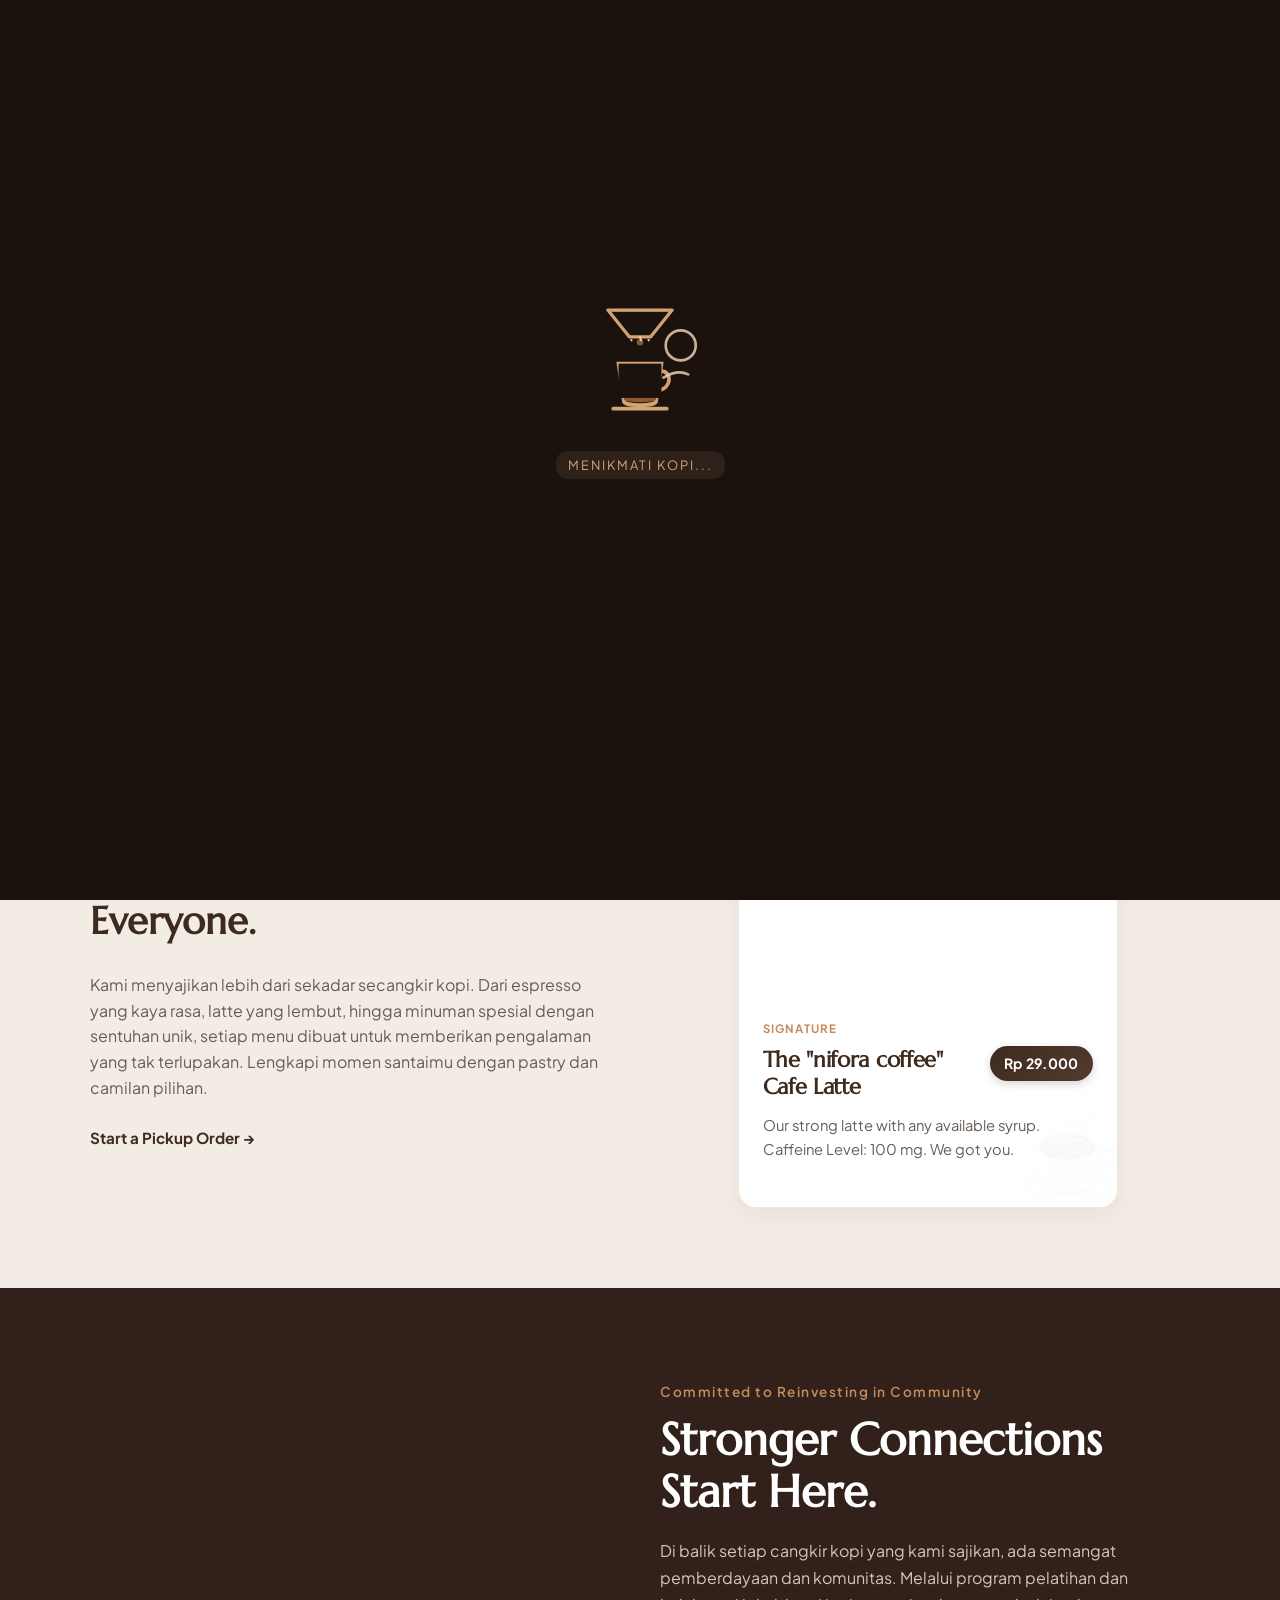
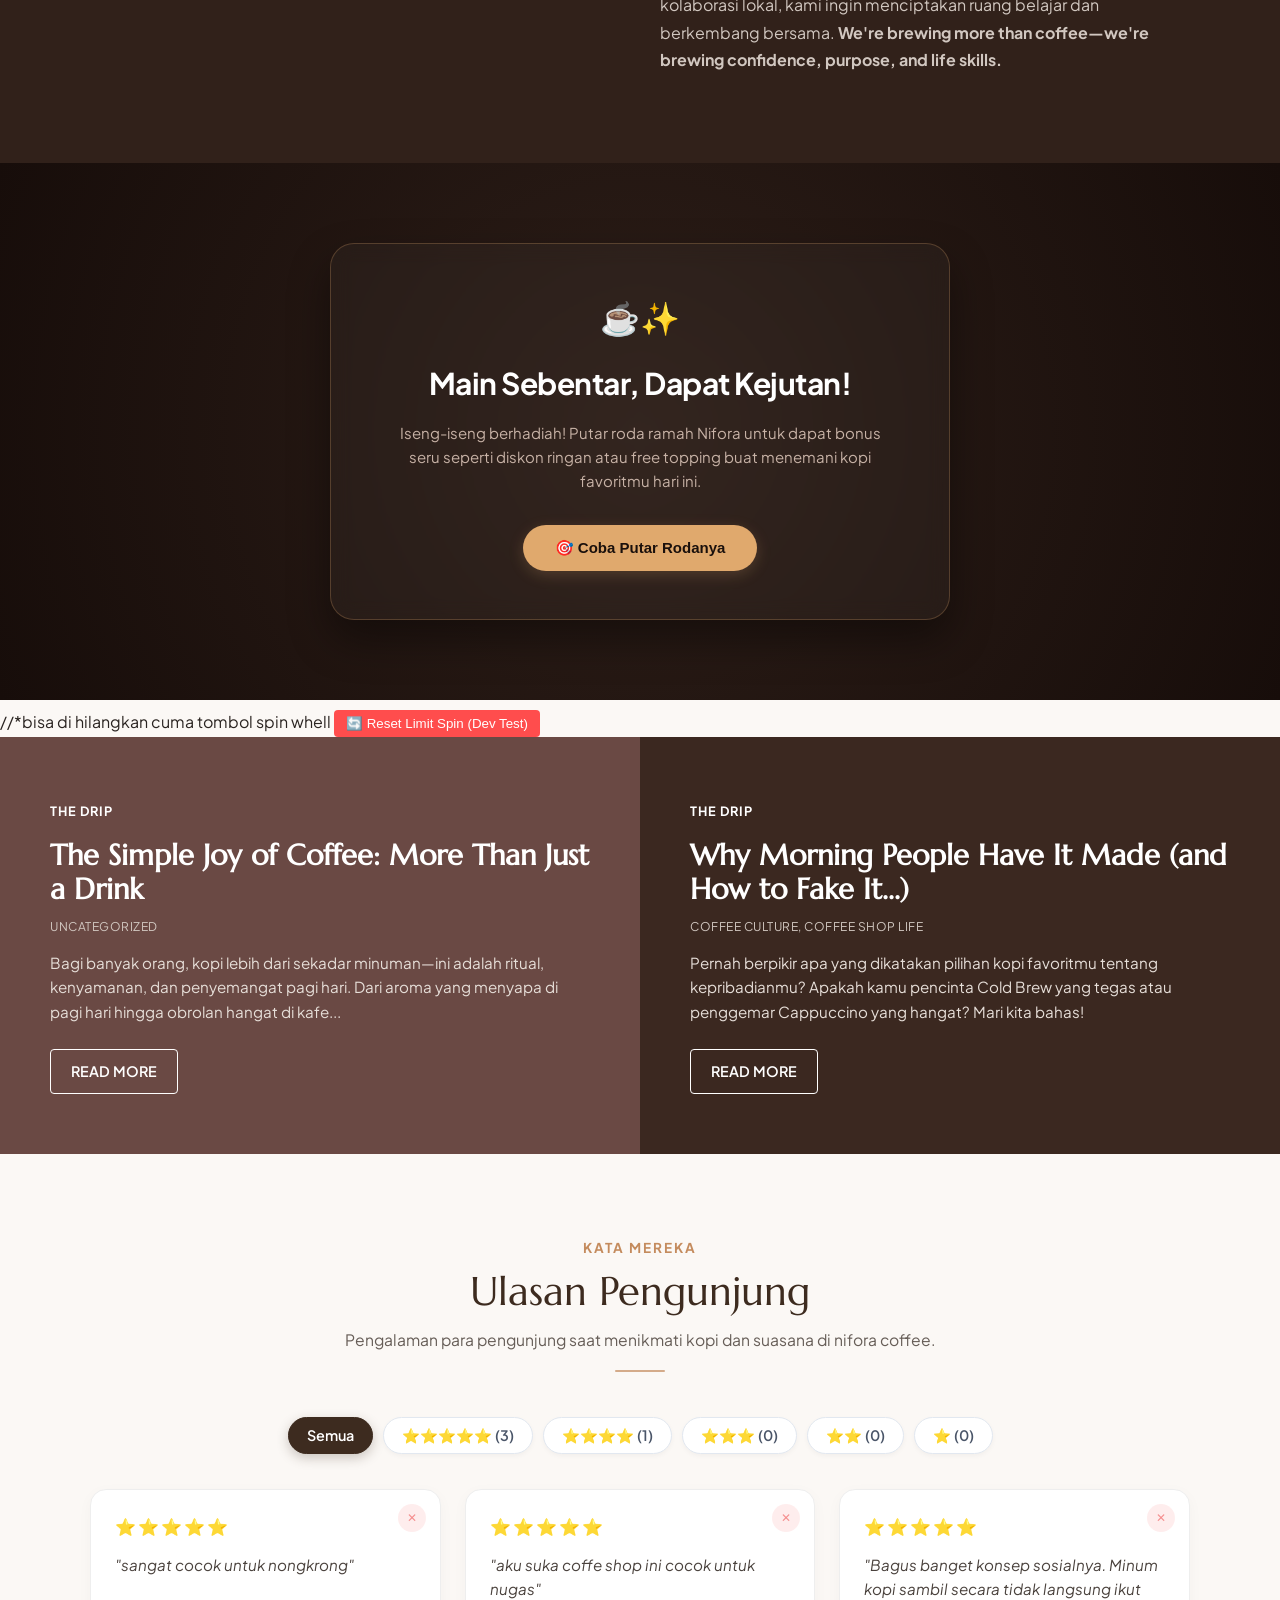
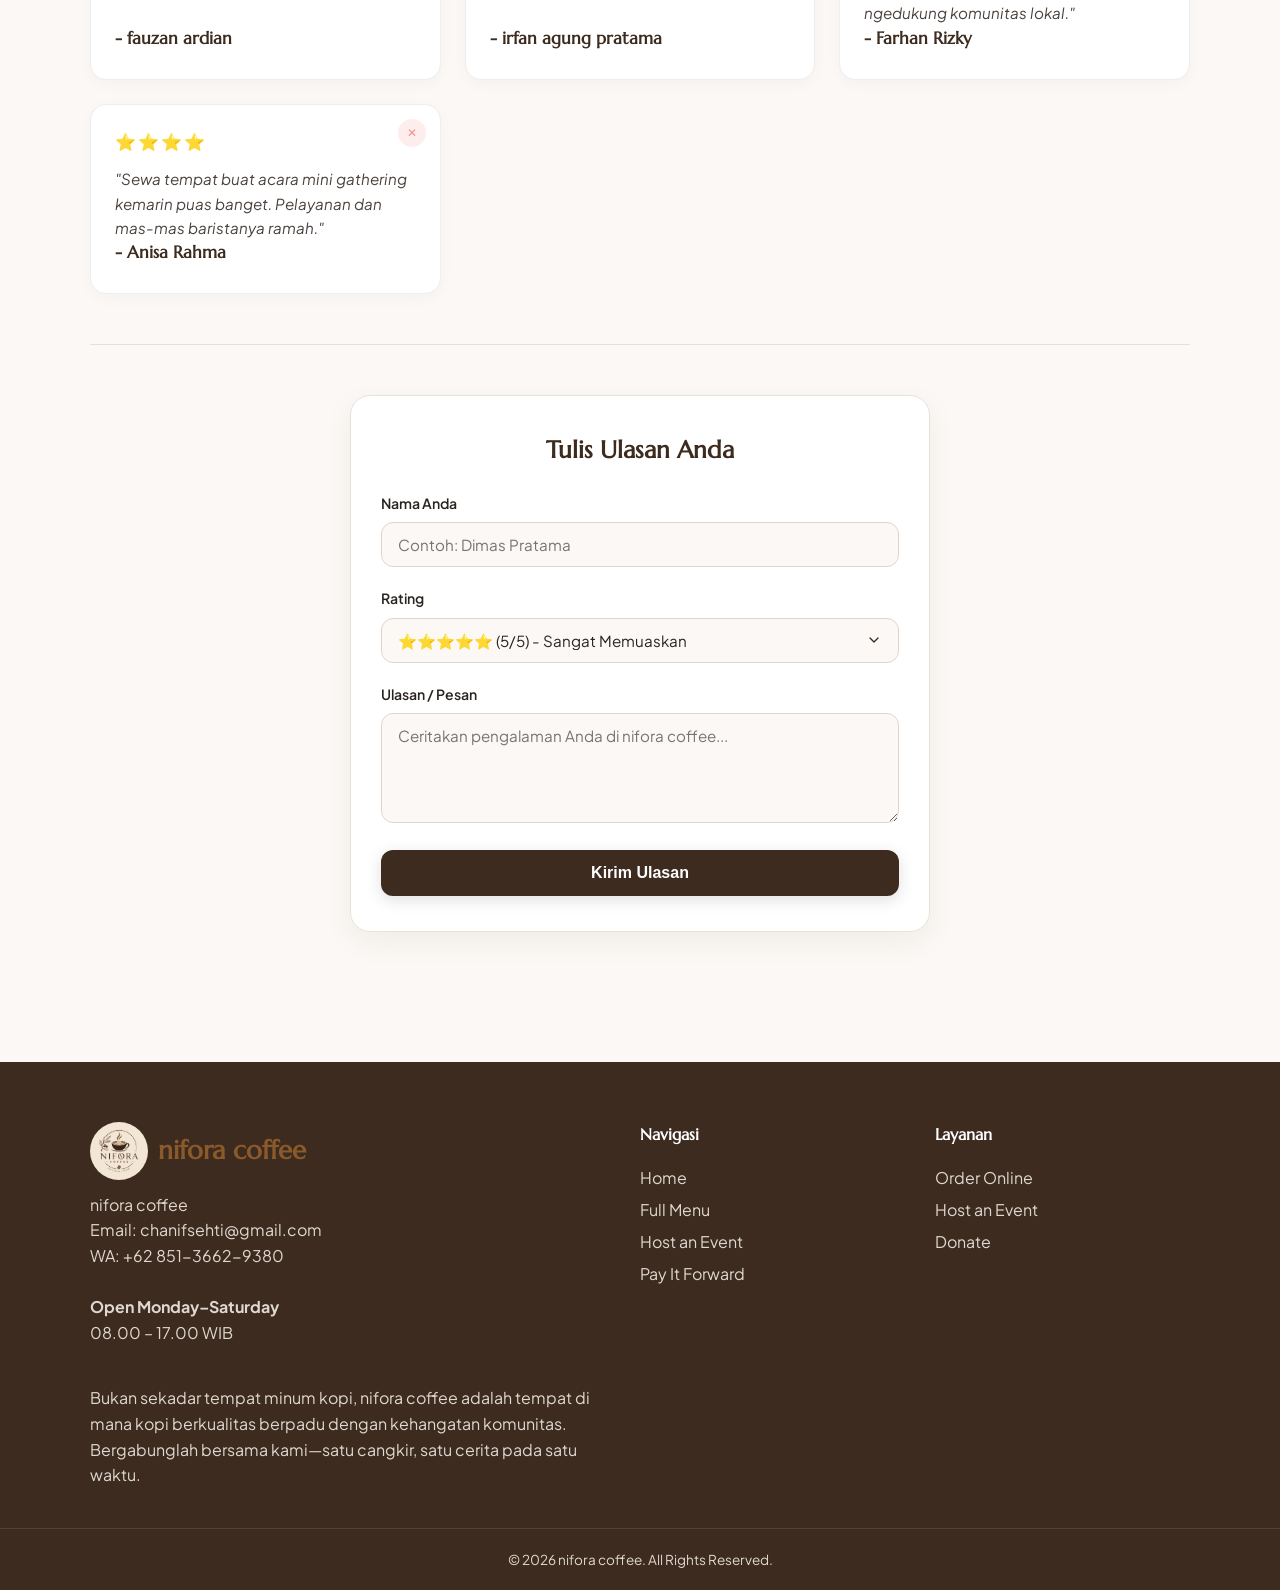
==== index.html @ 78fa2fc6 "Add files via upload" ====
<!DOCTYPE html>
<html lang="id">
<head>
    <meta charset="UTF-8">
    <meta name="viewport" content="width=device-width, initial-scale=1.0">
    <title>nifora coffee - Home</title>
    <!-- Google Fonts -->
    <link rel="preconnect" href="https://fonts.googleapis.com">
    <link rel="preconnect" href="https://fonts.gstatic.com" crossorigin>
    <link href="https://fonts.googleapis.com/css2?family=Marcellus&family=Plus+Jakarta+Sans:wght@300;400;500;600;700&display=swap" rel="stylesheet">
    <!-- Hubungkan CSS dengan Anti-Cache -->
    <link rel="stylesheet" href="style.css?v=1.1">
</head>
<body>

    <!-- SPLASH SCREEN / ANIMASI PEMBUKA (DIBUAT -> DIMINUM -> WELCOME) -->
    <div id="splash-screen">
        <div class="splash-content">
            <div class="story-animation-box">
                <svg class="coffee-story-svg" viewBox="0 0 160 140" width="180" height="150">
                    <!-- 1. ALAT SEDUH (Dripper) -->
                    <g class="dripper-group">
                        <path d="M 50,15 L 110,15 L 90,40 L 70,40 Z" fill="none" stroke="#D4A373" stroke-width="3" stroke-linejoin="round"/>
                        <line x1="55" y1="15" x2="105" y2="15" stroke="#D4A373" stroke-width="2"/>
                        <!-- Tetesan Kopi -->
                        <circle class="coffee-drop" cx="80" cy="45" r="3" fill="#8B5A2B" />
                    </g>

                    <!-- 2. CANGKIR KOPI -->
                    <g class="cup-group">
                        <path d="M 60,65 L 100,65 L 95,100 C 95,105 65,105 65,100 Z" fill="none" stroke="#D4A373" stroke-width="3.5" stroke-linecap="round"/>
                        <path d="M 100,72 C 110,72 110,88 97,90" fill="none" stroke="#D4A373" stroke-width="3.5" stroke-linecap="round"/>
                        <line x1="55" y1="107" x2="105" y2="107" stroke="#D4A373" stroke-width="3.5" stroke-linecap="round"/>
                        
                        <!-- Cairan Kopi Terisi -->
                        <path class="coffee-liquid" d="M 62,70 L 98,70 L 95,98 C 95,102 65,102 65,98 Z" fill="#8B5A2B"/>
                        
                        <!-- Efek Kopi Diminum (Menyusut) -->
                        <rect class="drink-mask" x="60" y="65" width="40" height="0" fill="#1b120e" />
                    </g>

                    <!-- 3. SILUET ORANG MEMINUM -->
                    <g class="person-drinking-group">
                        <circle cx="118" cy="48" r="14" fill="none" stroke="#E6CCB2" stroke-width="2.5"/>
                        <path d="M 125,75 Q 115,70 102,78" fill="none" stroke="#E6CCB2" stroke-width="2.5" stroke-linecap="round"/>
                    </g>

                    <!-- 4. UAP HANGAT KOPI -->
                    <g class="steam-group">
                        <path class="steam s-1" d="M 72,58 Q 75,50 72,43" fill="none" stroke="#E6CCB2" stroke-width="2" stroke-linecap="round"/>
                        <path class="steam s-2" d="M 80,58 Q 83,48 80,40" fill="none" stroke="#E6CCB2" stroke-width="2" stroke-linecap="round"/>
                        <path class="steam s-3" d="M 88,58 Q 91,50 88,43" fill="none" stroke="#E6CCB2" stroke-width="2" stroke-linecap="round"/>
                    </g>
                </svg>
            </div>

            <!-- Teks Tampilan Bertahap -->
            <div class="splash-text-container">
                <span class="status-badge" id="splash-status">Menyeduh Kopi...</span>
                <h1 class="splash-welcome">Welcome to</h1>
                <h2 class="splash-brand">nifora coffee</h2>
            </div>
        </div>
    </div>

    <!-- Navigasi Utama -->
    <header class="navbar">
        <div class="container nav-container">
            <!-- LOGO NAVBAR (Atas Kiri) -->
            <a href="index.html" class="logo" style="display: flex; align-items: center; gap: 12px; text-decoration: none;">
                <img src="image/logo nifora.png" alt="Nifora Coffee Logo" style="height: 65px; width: auto; border-radius: 65%;">
                <span style="font-family: 'Marcellus', serif; font-size: 1.8rem; font-weight: 700; color: #8B5A2B; letter-spacing: -0.5px;">nifora coffee</span>
            </a>
            <nav>
                <ul class="nav-links">
                    <li><a href="index.html" class="active">Home</a></li>
                    <li><a href="menu.html">Full Menu</a></li>
                    <li><a href="event.html">Host an Event</a></li>
                    <li><a href="donate.html">Donate</a></li>
                </ul>
            </nav>
            <div class="nav-right" style="display: flex; align-items: center; gap: 15px;">
                <!-- Status Buka/Tutup Otomatis -->
                <div class="store-status" id="storeStatus">
                    <span class="status-dot"></span>
                    <span id="statusText">Mengecek...</span>
                </div>
                <a href="menu.html?mode=order" class="btn btn-primary">Order Online</a>
            </div>
        </div>
    </header>

    <!-- SECTION 1: HERO HOME -->
    <section class="hero-section">
        <div class="container">
            <div class="hero-grid">
                <div class="hero-left">
                    <span class="sub-title-hero">Locally-Owned Coffee Shop</span>
                    <h1 class="hero-heading">Brewing Hope &<br>Great Coffee in<br>Every Cup</h1>
                    <p class="hero-description">
                        Sebuah tempat unik dan hangat — <strong>nifora coffee</strong> menghadirkan suasana nyaman untuk mempererat hubungan komunitas melalui <strong>kopi berkualitas, ruang kolaborasi</strong>, dan <strong>kebaikan bersama</strong>.
                    </p>
                    <p class="hero-hours"><strong>Buka 08.00 – 17.00 WIB (Senin – Sabtu)</strong></p>
                    <div class="hero-buttons">
                        <a href="menu.html?mode=order" class="btn-outline-dark">Order Ahead &rarr;</a>
                        <a href="menu.html" class="btn-solid-dark">Our Menu &rarr;</a>
                    </div>    
                </div>
                <div class="hero-right">
                    <div class="watermark-logo">nifora coffee</div>
                    <img src="image/kopiz.png" alt="White Coffee Cup" class="coffee-cup-img">
                </div>
            </div>
        </div>
        <div class="coffee-beans-bottom"></div>
    </section>

    <!-- SECTION 2: FEATURED SPECIAL -->
    <section class="section-padding bg-alt">
        <div class="container event-grid">
            <div class="event-text">
                <span class="sub-title">FEATURED SPECIAL</span>
                <h2 style="font-family: var(--font-heading); font-size: 2.4rem; color: var(--primary-color); margin: 10px 0 20px;">Serving up Something for Everyone.</h2>
                <p style="color: var(--text-muted); margin-bottom: 25px;">
                    Kami menyajikan lebih dari sekadar secangkir kopi. Dari espresso yang kaya rasa, latte yang lembut, hingga minuman spesial dengan sentuhan unik, setiap menu dibuat untuk memberikan pengalaman yang tak terlupakan. Lengkapi momen santaimu dengan pastry dan camilan pilihan.
                </p>
                <a href="menu.html?mode=order" class="btn-pickup">Start a Pickup Order &rarr;</a>
            </div>
            
            <div class="card" style="max-width: 380px; margin: 0 auto;">
                <img src="https://images.unsplash.com/photo-1534778101976-62847782c213?q=80&w=500&auto=format&fit=crop" alt="Signature Latte" class="card-img">
                <div class="card-body">
                    <span class="card-tag">SIGNATURE</span>
                    <div class="card-header-flex">
                        <h3>The "nifora coffee" Cafe Latte</h3>
                        <span class="price">Rp 29.000</span>
                    </div>
                    <p>Our strong latte with any available syrup. Caffeine Level: 100 mg. We got you.</p>
                    <a href="menu.html?mode=order" class="btn-sm btn-primary btn-full">Order Ahead &rarr;</a>
                </div>
            </div>
        </div>
    </section>

   <!-- SECTION 3: IMPACT -->
<section class="impact-section">
    <div class="container impact-grid">
        <div class="impact-empty"></div>
        <div class="impact-content">
            <span class="sub-title" style="color: var(--accent-color);">Committed to Reinvesting in Community</span>
            <h2>Stronger Connections Start Here.</h2>
            <p>
                Di balik setiap cangkir kopi yang kami sajikan, ada semangat pemberdayaan dan komunitas. Melalui program pelatihan dan kolaborasi lokal, kami ingin menciptakan ruang belajar dan berkembang bersama. <strong>We're brewing more than coffee—we're brewing confidence, purpose, and life skills.</strong>
            </p>
        </div>
    </div>
</section>

<!-- BANNER SPIN REWARD -->
<section class="fun-reward-section">
    <div class="fun-reward-card">
        <div class="fun-icon">☕✨</div>
        <h2 class="fun-title">Main Sebentar, Dapat Kejutan!</h2>
        <p class="fun-description">
            Iseng-iseng berhadiah! Putar roda ramah Nifora untuk dapat bonus seru seperti diskon ringan atau free topping buat menemani kopi favoritmu hari ini.
        </p>
        <button id="openSpinModalBtn" class="btn-fun-spin">
            🎯 Coba Putar Rodanya
        </button>
    </div>
</section>

<!-- MODAL SPIN WHEEL (WAJIB ADA) -->
<div id="spinModal" class="spin-modal">
    <div class="spin-modal-content">
        <span class="close-spin">&times;</span>
        <h2>Roda Keberuntungan Nifora ☕</h2>
        <p>Masukkan Nomor WhatsApp lalu putar rodanya!</p>
        
        <div class="spin-form-group">
            <input type="text" id="spinUserWa" placeholder="Nomor WhatsApp (misal: 08123456789)" required>
        </div>

        <div class="wheel-container">
            <div class="wheel-pointer">👇</div>
            <canvas id="wheelCanvas" width="300" height="300"></canvas>
        </div>

        <button id="spinActionBtn" class="btn-spin-start">PUTAR RODA!</button>

        <div id="spinResult" class="spin-result hidden">
            <h3>Selamat! 🎉</h3>
            <p id="spinRewardText"></p>
            <div class="coupon-box">
                <span id="couponCode"></span>
            </div>
            <button id="useCouponBtn" class="btn-use-coupon">Salin Kode Voucher</button>
        </div>
    </div>
</div>

//*bisa di hilangkan cuma tombol spin whell
<button id="resetTestBtn" style="margin-top: 10px; background: #ff4d4d; color: white; border: none; padding: 6px 12px; border-radius: 4px; cursor: pointer;">
    🔄 Reset Limit Spin (Dev Test)
</button>

    <!-- SECTION 4: THE DRIP (BLOG ARTICLES) -->
    <section class="drip-section">
        <div class="drip-grid">
            <div class="drip-card drip-card-1">
                <span class="drip-tag">THE DRIP</span>
                <h3>The Simple Joy of Coffee: More Than Just a Drink</h3>
                <span class="drip-category">UNCATEGORIZED</span>
                <p>Bagi banyak orang, kopi lebih dari sekadar minuman—ini adalah ritual, kenyamanan, dan penyemangat pagi hari. Dari aroma yang menyapa di pagi hari hingga obrolan hangat di kafe...</p>
                <a href="#" class="btn-outline-light">READ MORE</a>
            </div>

            <div class="drip-card drip-card-2">
                <span class="drip-tag">THE DRIP</span>
                <h3>Why Morning People Have It Made (and How to Fake It...)</h3>
                <span class="drip-category">COFFEE CULTURE, COFFEE SHOP LIFE</span>
                <p>Pernah berpikir apa yang dikatakan pilihan kopi favoritmu tentang kepribadianmu? Apakah kamu pencinta Cold Brew yang tegas atau penggemar Cappuccino yang hangat? Mari kita bahas!</p>
                <a href="#" class="btn-outline-light">READ MORE</a>
            </div>
        </div>
    </section>

    <!-- SECTION 5: ULASAN PENGUNJUNG -->
    <section id="reviews" class="reviews-section">
        <div class="container">
            <div class="reviews-header-center">
                <span class="sub-title">KATA MEREKA</span>
                <h2>Ulasan Pengunjung</h2>
                <p>Pengalaman para pengunjung saat menikmati kopi dan suasana di nifora coffee.</p>
            </div>

            <!-- Tombol Filter Rating Bintang -->
            <div class="rating-filter-container">
                <button class="filter-star-btn active" data-rating="all">Semua</button>
                <button class="filter-star-btn" data-rating="5">⭐⭐⭐⭐⭐</button>
                <button class="filter-star-btn" data-rating="4">⭐⭐⭐⭐</button>
                <button class="filter-star-btn" data-rating="3">⭐⭐⭐</button>
                <button class="filter-star-btn" data-rating="2">⭐⭐</button>
                <button class="filter-star-btn" data-rating="1">⭐</button>
            </div>

            <!-- DAFTAR ULASAN -->
            <div class="reviews-grid" id="reviews-list">
                <!-- Ulasan akan dimuat otomatis oleh script.js -->
            </div>

            <hr style="border: 0; border-top: 1px solid #e0e0e0; margin: 50px 0;">

            <!-- FORM TULIS ULASAN -->
            <div class="review-form-card">
                <h3>Tulis Ulasan Anda</h3>
                <form id="add-review-form">
                    <div class="form-group">
                        <label for="review-author">Nama Anda</label>
                        <input type="text" id="review-author" placeholder="Contoh: Dimas Pratama" required>
                    </div>
                    <div class="form-group">
                        <label for="review-rating">Rating</label>
                        <select id="review-rating" required>
                            <option value="5">⭐⭐⭐⭐⭐ (5/5) - Sangat Memuaskan</option>
                            <option value="4">⭐⭐⭐⭐ (4/5) - Bagus</option>
                            <option value="3">⭐⭐⭐ (3/5) - Cukup</option>
                            <option value="2">⭐⭐ (2/5) - Perlu Ditingkatkan</option>
                            <option value="1">⭐ (1/5) - Kecewa</option>
                        </select>
                    </div>
                    <div class="form-group">
                        <label for="review-text">Ulasan / Pesan</label>
                        <textarea id="review-text" rows="3" placeholder="Ceritakan pengalaman Anda di nifora coffee..." required></textarea>
                    </div>
                    <button type="submit" class="btn-submit-review">Kirim Ulasan</button>
                </form>
            </div>
        </div>
    </section>

    <!-- FOOTER -->
    <footer>
        <div class="container footer-grid">
            <div class="footer-about">
                <!-- LOGO FOOTER (Bawah Kiri) -->
                <a href="index.html" class="footer-logo" style="display: flex; align-items: center; gap: 10px; text-decoration: none; margin-bottom: 12px;">
                    <img src="image/logo nifora.png" alt="Nifora Coffee Logo" style="height: 58px; width: auto; border-radius: 58%;">
                    <span style="font-family: 'Marcellus', serif; font-size: 1.6rem; font-weight: 700; color: #8B5A2B;">nifora coffee</span>
                </a>
                <p>nifora coffee<br>Email: chanifsehti@gmail.com<br>WA: +62 851-3662-9380</p>
                <br>
                <p><strong>Open Monday–Saturday</strong><br>08.00 – 17.00 WIB</p>
            </div>
            <div class="footer-links">
                <h4>Navigasi</h4>
                <ul>
                    <li><a href="index.html">Home</a></li>
                    <li><a href="menu.html">Full Menu</a></li>
                    <li><a href="event.html">Host an Event</a></li>
                    <li><a href="donate.html">Pay It Forward</a></li>
                </ul>
            </div>
            <div class="footer-links">
                <h4>Layanan</h4>
                <ul>
                    <li><a href="menu.html?mode=order">Order Online</a></li>
                    <li><a href="event.html">Host an Event</a></li>
                    <li><a href="donate.html">Donate</a></li>
                </ul>
            </div>
            <div class="footer-info">
                <p>Bukan sekadar tempat minum kopi, nifora coffee adalah tempat di mana kopi berkualitas berpadu dengan kehangatan komunitas. Bergabunglah bersama kami—satu cangkir, satu cerita pada satu waktu.</p>
            </div>
        </div>
        <div class="footer-bottom">
            <p>&copy; 2026 nifora coffee. All Rights Reserved.</p>
        </div>
    </footer>

    <!-- SCRIPT LOGIK SPLASH SCREEN & STORE STATUS -->
    <script>
        document.addEventListener('DOMContentLoaded', () => {
            // 1. Logika Splash Screen Animasi Kopi
            const splashScreen = document.getElementById('splash-screen');
            const splashStatus = document.getElementById('splash-status');

            if (splashScreen && !sessionStorage.getItem('nifora_splash_shown')) {
                // Babak 2: Kopi diminum seseorang (Detik ke-2)
                setTimeout(() => {
                    splashScreen.classList.add('drinking-active');
                    if(splashStatus) splashStatus.textContent = "Menikmati Kopi...";
                }, 2000);

                // Babak 3: Teks Welcome & Brand muncul (Detik ke-3.8)
                setTimeout(() => {
                    splashScreen.classList.add('show-welcome');
                    if(splashStatus) splashStatus.textContent = "Selamat Datang!";
                }, 3800);

                // Babak 4: Selesai & Masuk ke Halaman Utama (Detik ke-5.5)
                setTimeout(() => {
                    splashScreen.classList.add('fade-out');
                    sessionStorage.setItem('nifora_splash_shown', 'true');
                }, 5500);

            } else if (splashScreen) {
                // Sembunyikan langsung jika sudah pernah dibuka dalam sesi ini
                splashScreen.style.display = 'none';
            }

            // 2. Logika Status Buka/Tutup Kedai
            function updateStoreStatus() {
                const statusDot = document.querySelector('#storeStatus .status-dot');
                const statusText = document.getElementById('statusText');
                
                if (!statusText || !statusDot) return;

                const now = new Date();
                const day = now.getDay();
                const hour = now.getHours();

                const isOpenDay = day >= 1 && day <= 6; // Senin (1) - Sabtu (6)
                const isOpenHour = hour >= 8 && hour < 17; // 08:00 - 17:00 WIB

                if (isOpenDay && isOpenHour) {
                    statusText.innerText = "Buka Sekarang";
                    statusDot.style.backgroundColor = "#10b981";
                } else {
                    statusText.innerText = "Tutup";
                    statusDot.style.backgroundColor = "#ef4444";
                }
            }

            updateStoreStatus();
        });
    </script>

    <script src="script.js"></script>
</body>
</html>
---- style.css ----
/* ==========================================
   1. PALETTE WARNA & DASAR LAYOUT
   ========================================== */
:root {
    --primary-color: #3d2b1f;    
    --accent-color: #c48b5d;     
    --bg-light: #fbf8f5;         
    --bg-alt: #f3ece4;           
    --card-bg: #ffffff;
    --text-dark: #2a2421;
    --text-muted: #665d57;
    --font-heading: 'Marcellus', serif;
    --font-body: 'Plus Jakarta Sans', sans-serif;
}

/* RESET TOTAL SUPAYA TIDAK ADA GAP/SPASI PUTIH DI PINGGIR LAYAR */
*, *::before, *::after {
    margin: 0;
    padding: 0;
    box-sizing: border-box;
}

html {
    scroll-behavior: smooth;
}

html, body {
    width: 100%;
    overflow-x: hidden;
}

body {
    font-family: var(--font-body);
    background-color: var(--bg-light);
    color: var(--text-dark);
    line-height: 1.6;
}

img {
    max-width: 100%;
    height: auto;
    display: block;
}

.container {
    width: 100%;
    max-width: 1140px;
    margin: 0 auto;
    padding: 0 20px;
}

.section-padding {
    padding: 80px 0;
}

.bg-alt {
    background-color: var(--bg-alt);
}

.toggle-btn, 
.amount-card, 
.category-btn, 
.btn, 
.btn-sm, 
.btn-donate-submit {
    transition: all 0.25s cubic-bezier(0.4, 0, 0.2, 1);
    -webkit-user-select: none;
    user-select: none;
    position: relative;
}

/* ==========================================
   2. NAVBAR & NAVIGATION
   ========================================== */
.navbar {
    background-color: rgba(251, 248, 245, 0.95);
    backdrop-filter: blur(8px);
    position: sticky;
    top: 0;
    z-index: 100;
    border-bottom: 1px solid #eae3db;
    padding: 12px 0;
}

.nav-container {
    display: flex;
    justify-content: space-between;
    align-items: center;
}

.logo {
    font-family: var(--font-heading);
    font-size: 1.5rem;
    font-weight: bold;
    color: var(--primary-color);
    text-decoration: none;
    letter-spacing: -0.5px;
    display: flex;
    align-items: center;
    gap: 10px;
}

.logo span { 
    color: var(--accent-color); 
}

/* PERBAIKAN LOGO NAVBAR (BULAT) */
.nav-logo-img {
    height: 65px;
    width: 65px; /* Dibuat sama dengan height agar rasio 1:1 */
    object-fit: cover;
    border-radius: 50%; /* Membuat gambar menjadi lingkaran sempurna */
    display: block;
}

.nav-links {
    display: flex;
    list-style: none;
    gap: 25px;
    align-items: center;
}

.nav-links a {
    text-decoration: none;
    color: var(--text-dark);
    font-weight: 500;
    white-space: nowrap;
    transition: color 0.3s ease, border-bottom 0.3s ease;
}

.nav-links a:hover,
.nav-links a.active { 
    color: var(--accent-color); 
}

.nav-links a.active {
    font-weight: 700;
    border-bottom: 2px solid var(--accent-color);
    padding-bottom: 4px;
}

/* ==========================================
   3. BUTTONS
   ========================================== */
.btn {
    display: inline-block;
    padding: 10px 22px;
    border-radius: 30px;
    text-decoration: none;
    font-weight: 600;
    border: none;
    cursor: pointer;
    text-align: center;
}

.btn-primary {
    background-color: var(--primary-color);
    color: #fff;
}

.btn-primary:hover { 
    background-color: var(--accent-color); 
    transform: translateY(-2px);
    box-shadow: 0 6px 15px rgba(0, 0, 0, 0.15);
}

.btn-primary:active {
    transform: translateY(0) scale(0.97);
}

.btn-secondary {
    border: 2px solid var(--primary-color);
    color: var(--primary-color);
}

.btn-secondary:hover {
    background-color: var(--primary-color);
    color: #fff;
}

.btn-full { 
    width: 100%; 
}

.btn-sm {
    padding: 8px 18px;
    background-color: var(--accent-color);
    color: #fff;
    border: none;
    border-radius: 20px;
    font-size: 0.85rem;
    font-weight: 600;
    cursor: pointer;
    display: inline-block;
    text-decoration: none;
    margin-top: auto; 
    align-self: flex-start; 
}

.btn-sm:hover {
    background-color: var(--primary-color);
    transform: translateY(-2px);
    box-shadow: 0 4px 12px rgba(61, 43, 31, 0.2);
}

.btn-sm:active {
    transform: translateY(0) scale(0.97);
}

.btn-detail {
    background-color: transparent;
    border: 1px solid var(--primary-color);
    color: var(--primary-color);
    margin-right: 6px;
}

.btn-detail:hover {
    background-color: var(--primary-color);
    color: #fff;
}

.btn-outline-dark {
    border: 1px solid #2b211b;
    color: #2b211b;
    padding: 10px 22px;
    text-decoration: none;
    font-weight: 600;
    border-radius: 4px;
}

.btn-outline-dark:hover {
    background: #2b211b;
    color: #ffffff;
}

.btn-solid-dark {
    background: #3b2820;
    color: #ffffff;
    padding: 10px 22px;
    text-decoration: none;
    font-weight: 600;
    border-radius: 4px;
}

.btn-solid-dark:hover {
    background: #54392e;
}

.btn-outline-light {
    display: inline-block;
    border: 1px solid #ffffff;
    color: #ffffff;
    padding: 10px 20px;
    text-decoration: none;
    font-weight: 600;
    font-size: 0.9rem;
    border-radius: 4px;
}

.btn-outline-light:hover {
    background: #ffffff;
    color: #3b2820;
}

.btn-pickup, .hero-action a, .btn-link-arrow {
    display: inline-flex;
    align-items: center;
    gap: 8px;
    color: var(--primary-color);
    font-weight: 700;
    text-decoration: none;
    font-size: 0.95rem;
    margin-bottom: 20px;
    transition: color 0.2s ease, transform 0.2s ease;
}

.btn-pickup:hover, .hero-action a:hover, .btn-link-arrow:hover {
    color: var(--accent-color);
    transform: translateX(4px);
}

/* ==========================================
   4. HERO & FEATURED SECTIONS
   ========================================== */
.hero {
    padding: 100px 0 80px;
    text-align: center;
    background: linear-gradient(180deg, var(--bg-light) 0%, var(--bg-alt) 100%);
}

.badge {
    background-color: #eae3db;
    color: var(--primary-color);
    padding: 6px 16px;
    border-radius: 20px;
    font-size: 0.85rem;
    font-weight: 600;
    text-transform: uppercase;
}

.hero h1 {
    font-family: var(--font-heading);
    font-size: 3.2rem;
    color: var(--primary-color);
    margin: 20px 0;
}

.hero p {
    max-width: 600px;
    margin: 0 auto 30px;
    color: var(--text-muted);
}

.hero-action {
    display: flex;
    justify-content: center;
    gap: 15px;
    margin-bottom: 40px;
}

.hours-info {
    font-size: 0.9rem;
    color: var(--text-muted);
}

.store-status {
    display: inline-flex;
    align-items: center;
    gap: 6px;
    padding: 4px 12px;
    border-radius: 20px;
    font-size: 0.8rem;
    font-weight: 700;
    margin-left: 8px;
    vertical-align: middle;
}

.store-status.open {
    background-color: #d1fae5;
    color: #065f46;
}

.store-status.open::before {
    content: '';
    width: 8px;
    height: 8px;
    background-color: #10b981;
    border-radius: 50%;
}

.store-status.closed {
    background-color: #fee2e2;
    color: #991b1b;
}

.store-status.closed::before {
    content: '';
    width: 8px;
    height: 8px;
    background-color: #ef4444;
    border-radius: 50%;
}

.hero-section {
    position: relative;
    background-color: #faf8f5;
    padding: 60px 0 100px;
    overflow: hidden;
}

.hero-grid {
    display: grid;
    grid-template-columns: 1.2fr 0.8fr;
    gap: 40px;
    align-items: center;
}

.sub-title-hero {
    color: #a37250;
    font-size: 0.9rem;
    font-weight: 600;
}

.hero-heading {
    font-family: var(--font-heading);
    font-size: 3.2rem;
    color: #2b211b;
    line-height: 1.15;
    margin: 15px 0;
}

.hero-description {
    color: #554e48;
    font-size: 1rem;
    line-height: 1.6;
    margin-bottom: 20px;
    max-width: 500px;
}

.hero-hours {
    font-size: 0.95rem;
    color: #2b211b;
    margin-bottom: 25px;
}

.hero-buttons {
    display: flex;
    gap: 15px;
}

.hero-right {
    position: relative;
    display: flex;
    justify-content: center;
    align-items: center;
}

.coffee-cup-img {
    width: 100%;
    max-width: 380px;
    border-radius: 50%;
    z-index: 2;
    filter: drop-shadow(0 15px 25px rgba(0,0,0,0.1));
}

.watermark-logo {
    position: absolute;
    right: -20px;
    font-family: var(--font-heading);
    font-size: 5rem;
    font-weight: 700;
    color: rgba(61, 43, 31, 0.05);
    pointer-events: none;
    line-height: 1;
}

.coffee-beans-bottom {
    position: absolute;
    bottom: 0;
    left: 0;
    width: 100%;
    height: 60px;
    background: linear-gradient(to right, #2b1a13, #422a1f, #2b1a13);
    border-radius: 50% 50% 0 0 / 20px 20px 0 0;
}

.section-title {
    text-align: center;
    margin-bottom: 40px;
}

.section-title h2 {
    font-family: var(--font-heading);
    font-size: 2.4rem;
    color: var(--primary-color);
}

.sub-title {
    color: var(--accent-color);
    font-weight: 600;
    font-size: 0.85rem;
    letter-spacing: 1.5px;
}

/* ==========================================
   5. SEARCH BAR & CATEGORIES SECTION
   ========================================== */
.search-container {
    max-width: 500px;
    margin: 0 auto 30px auto;
    position: relative;
}

.search-input {
    width: 100%;
    padding: 14px 24px;
    font-size: 0.95rem;
    border: 1.5px solid #e0d6cd;
    border-radius: 30px;
    background-color: #ffffff;
    outline: none;
    font-family: inherit;
    transition: all 0.3s ease;
    box-shadow: 0 4px 12px rgba(0, 0, 0, 0.02);
}

.search-input:focus {
    border-color: var(--accent-color);
    box-shadow: 0 6px 18px rgba(196, 139, 93, 0.15);
    background-color: #ffffff;
}

.menu-categories {
    display: flex;
    justify-content: center;
    gap: 12px;
    margin-bottom: 45px;
    flex-wrap: wrap;
}

.category-btn {
    padding: 10px 22px;
    border-radius: 25px;
    border: 1.5px solid #e0d6cd;
    background-color: #ffffff;
    color: var(--text-dark);
    font-weight: 600;
    font-size: 0.9rem;
    cursor: pointer;
    box-shadow: 0 2px 8px rgba(0,0,0,0.02);
}

.category-btn:hover {
    background-color: var(--bg-alt);
    border-color: var(--accent-color);
    color: var(--primary-color);
}

.category-btn.active {
    background-color: var(--primary-color);
    color: #ffffff;
    border-color: var(--primary-color);
    box-shadow: 0 4px 15px rgba(61, 43, 31, 0.25);
}

.category-btn:active {
    transform: scale(0.95);
}

/* ==========================================
   6. MENU CARDS SECTION
   ========================================== */
.card-grid {
    display: grid;
    grid-template-columns: repeat(auto-fill, minmax(280px, 1fr));
    gap: 30px;
    align-items: stretch;
}

.card {
    background: var(--card-bg);
    border-radius: 18px;
    padding: 24px;
    box-shadow: 0 8px 24px rgba(61, 43, 31, 0.05);
    border: 1px solid #efe8e1;
    border-top: 4px solid var(--accent-color);
    display: flex;
    flex-direction: column;
    height: 100%;
    transition: all 0.35s cubic-bezier(0.4, 0, 0.2, 1);
    position: relative;
    overflow: hidden;
}

.card-img, .card img {
    width: 100%;
    height: 220px;
    object-fit: cover;
    border-radius: 12px;
    margin-bottom: 16px;
}

.card::before {
    content: '☕';
    position: absolute;
    right: -10px;
    bottom: -15px;
    font-size: 5.5rem;
    opacity: 0.04;
    pointer-events: none;
    transition: transform 0.4s ease, opacity 0.4s ease;
}

.card:hover {
    transform: translateY(-8px);
    box-shadow: 0 16px 36px rgba(61, 43, 31, 0.12);
    border-top-color: var(--primary-color);
}

.card:hover::before {
    transform: scale(1.15) rotate(-10deg);
    opacity: 0.08;
}

.card-tag {
    display: inline-block;
    font-size: 0.72rem;
    font-weight: 700;
    text-transform: uppercase;
    letter-spacing: 1.2px;
    color: var(--accent-color);
    margin-bottom: 8px;
}

.card-header-flex {
    display: flex;
    justify-content: space-between;
    align-items: flex-start;
    margin-bottom: 14px;
    gap: 12px;
}

.card-header-flex h3 {
    font-family: var(--font-heading);
    font-size: 1.35rem;
    color: var(--primary-color);
    line-height: 1.25;
    font-weight: 700;
    letter-spacing: -0.3px;
}

.price {
    font-weight: 700;
    color: #ffffff;
    background: linear-gradient(135deg, var(--primary-color) 0%, #54392e 100%);
    padding: 6px 14px;
    border-radius: 20px;
    font-size: 0.88rem;
    white-space: nowrap;
    box-shadow: 0 3px 8px rgba(61, 43, 31, 0.2);
    letter-spacing: 0.3px;
}

.card-body {
    display: flex;
    flex-direction: column;
    flex-grow: 1;
}

.card-body p {
    color: var(--text-muted);
    font-size: 0.92rem;
    line-height: 1.6;
    margin-bottom: 22px;
    flex-grow: 1;
}

.card-actions {
    display: flex;
    gap: 10px;
    margin-top: auto;
    padding-top: 18px;
    border-top: 1px dashed #eae1d8;
}

.card-actions .btn-sm {
    flex: 1;
    text-align: center;
    padding: 9px 16px;
    font-size: 0.85rem;
    border-radius: 12px;
}

.card-actions .btn-detail {
    background-color: #f8f4f0;
    border: 1px solid #e2d7cc;
    color: var(--primary-color);
}

.card-actions .btn-detail:hover {
    background-color: var(--primary-color);
    color: #ffffff;
    border-color: var(--primary-color);
}

/* ==========================================
   7. EVENT & FORM SECTION
   ========================================== */
.event-grid {
    display: grid;
    grid-template-columns: 1fr 1fr;
    gap: 50px;
    align-items: center;
}

.event-text h2 {
    font-family: var(--font-heading);
    font-size: 2.2rem;
    color: var(--primary-color);
    margin: 10px 0 20px;
}

.event-features {
    list-style: none;
    margin-top: 15px;
}

.event-features li {
    margin-bottom: 10px;
    color: var(--text-muted);
}

.form-card {
    background: white;
    padding: 30px;
    border-radius: 12px;
    box-shadow: 0 4px 20px rgba(0,0,0,0.05);
}

.form-card h3 {
    font-family: var(--font-heading);
    color: var(--primary-color);
    margin-bottom: 20px;
}

/* ==========================================
   8. DONATE SECTION
   ========================================== */
.donate-section {
    padding: 80px 0;
    background-color: #faf7f2;
}

.donate-grid {
    display: grid;
    grid-template-columns: 1.1fr 0.9fr;
    gap: 50px;
    align-items: start;
}

.donate-info .sub-title {
    color: #a37250;
    font-size: 0.9rem;
    font-weight: 600;
}

.donate-info h2 {
    font-family: var(--font-heading);
    font-size: 2.8rem;
    color: var(--primary-color);
    margin: 15px 0 20px;
    line-height: 1.2;
}

.donate-info p {
    color: var(--text-muted);
    font-size: 1.05rem;
    line-height: 1.6;
    margin-bottom: 30px;
}

.donate-image {
    position: relative;
    overflow: hidden;
    border-radius: 20px;
    box-shadow: 0 10px 25px rgba(61, 43, 31, 0.12);
}

.donate-image img {
    width: 100%;
    height: 320px;
    object-fit: cover;
    border-radius: 20px;
    filter: brightness(1.1) contrast(1.05);
    transition: transform 0.3s ease, filter 0.3s ease;
}

.donate-image img:hover {
    transform: scale(1.02);
    filter: brightness(1.15) contrast(1.08);
}

.donate-widget {
    background: #ffffff;
    border-radius: 16px;
    padding: 24px;
    box-shadow: 0 10px 30px rgba(0, 0, 0, 0.05);
    border: 1px solid #eaeaea;
}

.widget-header {
    display: flex;
    align-items: center;
    justify-content: center;
    gap: 8px;
    font-weight: 600;
    color: #2b2b2b;
    margin-bottom: 20px;
    font-size: 0.95rem;
}

.icon-check {
    background-color: #10b981;
    color: white;
    width: 18px;
    height: 18px;
    border-radius: 50%;
    display: inline-flex;
    align-items: center;
    justify-content: center;
    font-size: 0.65rem;
}

.frequency-toggle {
    display: flex;
    background: #f1eded;
    padding: 4px;
    border-radius: 10px;
    margin-bottom: 20px;
}

.toggle-btn {
    flex: 1;
    padding: 10px;
    border: none;
    background: transparent;
    font-family: inherit;
    font-weight: 600;
    font-size: 0.9rem;
    color: #666;
    border-radius: 8px;
    cursor: pointer;
}

.toggle-btn:hover {
    color: #222;
    background-color: #e2d7d3;
}

.toggle-btn:active {
    transform: scale(0.95);
}

.toggle-btn.active {
    background: #e8dedb;
    color: #222;
    box-shadow: 0 4px 10px rgba(0, 0, 0, 0.08);
}

.amount-grid {
    display: grid;
    grid-template-columns: 1fr 1fr;
    gap: 12px;
    margin-bottom: 15px;
}

.amount-card {
    background: #f7f7f7;
    padding: 14px;
    border-radius: 10px;
    border: 2px solid #eaeaea;
    cursor: pointer;
}

.amount-card:hover {
    background: #ffffff;
    border-color: #c48b5d;
    transform: translateY(-3px);
    box-shadow: 0 6px 15px rgba(0, 0, 0, 0.08);
}

.amount-card:active {
    transform: translateY(1px) scale(0.97);
}

.amount-card.active {
    background: #ffffff;
    border-color: #3d2b1f;
    box-shadow: 0 6px 16px rgba(61, 43, 31, 0.12);
    animation: pulseSelect 0.3s ease;
}

.amount-price {
    display: block;
    font-weight: 700;
    font-size: 1.1rem;
    color: #111;
}

.amount-desc {
    display: block;
    font-size: 0.8rem;
    color: #666;
    margin-top: 4px;
}

.custom-amount {
    display: flex;
    align-items: center;
    background: #f7f7f7;
    border-radius: 10px;
    padding: 12px 16px;
    margin-bottom: 20px;
    border: 2px solid transparent;
    transition: all 0.3s ease;
}

.custom-amount:focus-within {
    border-color: #3d2b1f;
    background: #ffffff;
    box-shadow: 0 4px 12px rgba(0, 0, 0, 0.05);
}

.currency-symbol {
    font-weight: 600;
    color: #555;
    margin-right: 8px;
}

.custom-amount input {
    border: none;
    background: transparent;
    width: 100%;
    font-size: 1rem;
    font-weight: 600;
    outline: none;
    font-family: inherit;
}

.currency-code {
    font-size: 0.85rem;
    font-weight: 600;
    color: #888;
}

.donate-options-list {
    display: flex;
    flex-direction: column;
    gap: 10px;
    margin-bottom: 24px;
}

.checkbox-container {
    display: flex;
    align-items: center;
    font-size: 0.85rem;
    color: #444;
    cursor: pointer;
    gap: 10px;
}

.checkbox-container input {
    width: 16px;
    height: 16px;
    accent-color: #8c7365;
    cursor: pointer;
}

.btn-donate-submit {
    width: 100%;
    padding: 14px;
    background-color: #3d2b1f;
    color: white;
    border: none;
    border-radius: 10px;
    font-size: 1rem;
    font-weight: 600;
    cursor: pointer;
}

.btn-donate-submit:hover {
    background-color: #c48b5d;
    box-shadow: 0 6px 18px rgba(196, 139, 93, 0.3);
    transform: translateY(-2px);
}

.btn-donate-submit:active {
    transform: translateY(1px) scale(0.98);
}

.widget-footer {
    text-align: center;
    margin-top: 15px;
    padding-top: 15px;
    border-top: 1px solid #f0f0f0;
    font-size: 0.8rem;
    color: #777;
    font-weight: 600;
}

/* ==========================================
   9. EXTRA INPUT FORM UNTUK DONATE
   ========================================== */
.option-group {
    margin-bottom: 12px;
}

.extra-input-field {
    display: none;
    margin-top: 10px;
    padding-left: 26px;
    transition: all 0.3s ease;
}

.extra-input-field.show {
    display: block;
}

.extra-input-field input,
.extra-input-field textarea {
    width: 100%;
    padding: 10px 12px;
    border: 1px solid #ddd;
    border-radius: 8px;
    font-family: inherit;
    font-size: 0.9rem;
    outline: none;
    background-color: #fafafa;
    transition: border-color 0.3s ease, background-color 0.3s ease;
}

.extra-input-field input:focus,
.extra-input-field textarea:focus {
    border-color: #3d2b1f;
    background-color: #ffffff;
}

.extra-input-field textarea {
    resize: vertical;
}

/* ==========================================
   10. IMPACT & BLOG / DRIP SECTION
   ========================================== */
.impact-section {
    background-color: #31211a;
    color: #ffffff;
    padding: 90px 0;
}

.impact-grid {
    display: grid;
    grid-template-columns: 1fr 1fr;
    gap: 40px;
}

.impact-content h2 {
    font-family: var(--font-heading);
    font-size: 2.8rem;
    margin: 10px 0 20px;
    line-height: 1.15;
}

.impact-content p {
    color: #d1c7c0;
    line-height: 1.7;
}

.drip-section {
    background-color: #261813;
    padding: 0;
}

.drip-grid {
    display: grid;
    grid-template-columns: 1fr 1fr;
    width: 100%;
}

.drip-card {
    padding: 60px 50px;
    color: #ffffff;
}

.drip-card-1 {
    background-color: #6a4944;
}

.drip-card-2 {
    background-color: #3b2820;
}

.drip-tag {
    font-size: 0.8rem;
    font-weight: 700;
    letter-spacing: 1px;
}

.drip-card h3 {
    font-family: var(--font-heading);
    font-size: 1.8rem;
    margin: 15px 0 10px;
    line-height: 1.2;
}

.drip-category {
    display: block;
    font-size: 0.75rem;
    color: #d1c7c0;
    margin-bottom: 15px;
    letter-spacing: 0.5px;
}

.drip-card p {
    color: #e6ded8;
    font-size: 0.95rem;
    line-height: 1.6;
    margin-bottom: 25px;
}

/* ==========================================
   11. FLOATING CART & MODAL STYLES
   ========================================== */
.cart-icon-btn {
    position: fixed;
    bottom: 25px;
    right: 25px;
    background-color: #3d2b1f;
    color: #fff;
    width: 60px;
    height: 60px;
    border-radius: 50%;
    display: flex;
    align-items: center;
    justify-content: center;
    font-size: 1.5rem;
    cursor: pointer;
    box-shadow: 0 4px 15px rgba(0, 0, 0, 0.2);
    z-index: 999;
    transition: transform 0.2s ease, opacity 0.3s ease, visibility 0.3s ease;
}

.cart-icon-btn:hover {
    transform: scale(1.08);
}

#cart-count {
    position: absolute;
    top: 2px;
    right: 2px;
    background-color: #ef4444;
    color: white;
    font-size: 0.75rem;
    font-weight: bold;
    width: 22px;
    height: 22px;
    border-radius: 50%;
    display: flex;
    align-items: center;
    justify-content: center;
}

.cart-modal,
.detail-modal {
    display: none;
    position: fixed;
    top: 0;
    left: 0;
    width: 100%;
    height: 100%;
    background-color: rgba(0, 0, 0, 0.5);
    z-index: 1000;
    align-items: center;
    justify-content: center;
}

.cart-modal.show,
.detail-modal.show {
    display: flex;
}

.cart-modal-content,
.detail-modal-content {
    background: #fff;
    width: 90%;
    max-width: 420px;
    border-radius: 12px;
    padding: 24px;
    box-shadow: 0 10px 25px rgba(0,0,0,0.15);
    display: flex;
    flex-direction: column;
    max-height: 85vh;
}

.detail-modal-body {
    margin: 15px 0;
}

.detail-modal-body h2 {
    font-family: var(--font-heading);
    color: var(--primary-color);
    font-size: 1.5rem;
    margin-bottom: 5px;
}

.detail-price {
    font-weight: bold;
    color: var(--accent-color);
    font-size: 1.1rem;
    margin-bottom: 12px;
}

.detail-desc {
    color: var(--text-muted);
    font-size: 0.95rem;
    line-height: 1.5;
}

.cart-header {
    display: flex;
    justify-content: space-between;
    align-items: center;
    border-bottom: 1px solid #eee;
    padding-bottom: 10px;
}

.close-btn {
    font-size: 1.8rem;
    cursor: pointer;
    color: #888;
}

.cart-items-list {
    flex: 1;
    overflow-y: auto;
    margin: 15px 0;
    padding-right: 5px;
}

.cart-item {
    display: flex;
    justify-content: space-between;
    align-items: center;
    margin-bottom: 12px;
    padding-bottom: 10px;
    border-bottom: 1px dashed #eee;
}

.cart-item-title {
    font-weight: 600;
    font-size: 0.95rem;
    color: #333;
}

.cart-item-price {
    font-size: 0.85rem;
    color: #666;
}

.cart-item-controls {
    display: flex;
    align-items: center;
    gap: 8px;
}

.cart-item-controls button {
    background: #f0f0f0;
    border: none;
    width: 26px;
    height: 26px;
    border-radius: 4px;
    cursor: pointer;
    font-weight: bold;
}

.cart-footer {
    border-top: 1px solid #eee;
    padding-top: 15px;
}

.cart-total {
    display: flex;
    justify-content: space-between;
    font-size: 1.1rem;
    margin-bottom: 15px;
}

.btn-checkout-wa {
    width: 100%;
    background-color: #25d366;
    color: white;
    border: none;
    padding: 12px;
    border-radius: 8px;
    font-weight: 600;
    cursor: pointer;
    font-size: 1rem;
    transition: background-color 0.2s;
}

.btn-checkout-wa:hover {
    background-color: #1eb857;
}

.empty-cart-text {
    text-align: center;
    color: #888;
    margin: 20px 0;
}

/* ==========================================
   12. FOOTER
   ========================================== */
footer {
    background-color: var(--primary-color);
    color: #dfd8d0;
    padding: 60px 0 20px;
}

.footer-grid {
    display: grid;
    grid-template-columns: 2fr 1fr 1fr;
    gap: 40px;
    margin-bottom: 40px;
}

.footer-logo-wrap {
    display: flex;
    align-items: center;
    gap: 12px;
    margin-bottom: 15px;
}

/* PERBAIKAN LOGO FOOTER (BULAT) */
.footer-logo-img {
    height: 58px;
    width: 58px; /* Dibuat sama dengan height agar rasio 1:1 */
    object-fit: cover;
    border-radius: 50%; /* Membuat gambar menjadi lingkaran sempurna */
    display: block;
}

.footer-about h3, 
.footer-links h4, 
.footer-contact h4 {
    color: #fff;
    font-family: var(--font-heading);
    margin-bottom: 15px;
}

.footer-links ul { 
    list-style: none; 
}

.footer-links a { 
    color: #dfd8d0; 
    text-decoration: none; 
    line-height: 2; 
    transition: color 0.3s ease;
}

.footer-links a:hover {
    color: var(--accent-color);
}

.footer-bottom {
    text-align: center;
    padding-top: 20px;
    border-top: 1px solid rgba(255,255,255,0.1);
    font-size: 0.85rem;
}

/* ==========================================
   13. KEYFRAMES & ANIMATIONS
   ========================================== */
@keyframes pulseSelect {
    0% { transform: scale(0.95); }
    50% { transform: scale(1.02); }
    100% { transform: scale(1); }
}

/* ==========================================
   14. MEDIA QUERIES (RESPONSIVE)
   ========================================== */
@media (max-width: 900px) {
    .nav-links { 
        display: none; 
    }
    
    .hero h1 { 
        font-size: 2.2rem; 
    }
    
    .hero-heading { 
        font-size: 2.4rem; 
    }
    
    .hero-grid, 
    .featured-grid, 
    .event-grid, 
    .donate-grid, 
    .impact-grid, 
    .drip-grid, 
    .footer-grid {
        grid-template-columns: 1fr;
    }
    
    .drip-card {
        padding: 40px 20px;
    }
}

/* ==========================================
   15. MODE FULL MENU VS ORDER ONLINE
   ========================================== */
.card .btn-sm:not(.btn-detail),
.featured-card .card-link,
.cart-icon-btn {
    display: none;
}

body.can-order .card .btn-sm,
body.can-order .featured-card .card-link {
    display: inline-block;
}

body.can-order .cart-icon-btn {
    display: flex;
}

/* ==========================================
   16. REVIEWS & FORM ULASAN MODERN
   ========================================== */
.reviews-section {
    padding: 80px 0;
}

.reviews-header-center {
    text-align: center;
    max-width: 600px;
    margin: 0 auto 45px auto;
}

.reviews-header-center .sub-title {
    display: inline-block;
    color: var(--accent-color);
    font-size: 0.85rem;
    font-weight: 700;
    letter-spacing: 2px;
    text-transform: uppercase;
    margin-bottom: 8px;
}

.reviews-header-center h2 {
    font-family: var(--font-heading);
    font-size: 2.5rem;
    color: var(--primary-color);
    line-height: 1.2;
    margin-bottom: 12px;
    font-weight: 400;
}

.reviews-header-center p {
    color: var(--text-muted);
    font-size: 0.98rem;
    line-height: 1.6;
}

.reviews-header-center::after {
    content: '';
    display: block;
    width: 50px;
    height: 2px;
    background-color: var(--accent-color);
    margin: 18px auto 0 auto;
    border-radius: 2px;
    opacity: 0.7;
}

.review-form-card {
    background: var(--card-bg);
    padding: 35px 30px;
    border-radius: 20px;
    box-shadow: 0 10px 30px rgba(61, 43, 31, 0.06);
    border: 1px solid #eae2d8;
    max-width: 580px;
    margin: 0 auto 50px auto;
}

.review-form-card h3 {
    font-family: var(--font-heading);
    font-size: 1.5rem;
    color: var(--primary-color);
    margin-bottom: 22px;
    text-align: center;
}

.form-group {
    margin-bottom: 20px;
    text-align: left;
}

.form-group label {
    display: block;
    font-size: 0.88rem;
    font-weight: 600;
    color: var(--text-dark);
    margin-bottom: 8px;
}

.form-group input,
.form-group select,
.form-group textarea {
    width: 100%;
    padding: 12px 16px;
    border: 1.5px solid #e0d6cd;
    border-radius: 12px;
    font-size: 0.95rem;
    font-family: inherit;
    color: var(--text-dark);
    background-color: #fbf8f5;
    transition: all 0.3s cubic-bezier(0.4, 0, 0.2, 1);
}

.form-group input:focus,
.form-group select:focus,
.form-group textarea:focus {
    outline: none;
    border-color: var(--accent-color);
    background-color: #ffffff;
    box-shadow: 0 0 0 4px rgba(196, 139, 93, 0.15);
}

.form-group textarea {
    resize: vertical;
    min-height: 110px;
}

.form-group select {
    cursor: pointer;
    -webkit-appearance: none;
    -moz-appearance: none;
    appearance: none;
    background-image: url("data:image/svg+xml;charset=UTF-8,%3Csvg xmlns='http://www.w3.org/2000/svg' width='16' height='16' viewBox='0 0 24 24' fill='none' stroke='%233d2b1f' stroke-width='2' stroke-linecap='round' stroke-linejoin='round'%3E%3Cpolyline points='6 9 12 15 18 9'%3E%3C/polyline%3E%3C/svg%3E");
    background-repeat: no-repeat;
    background-position: right 16px center;
    background-size: 16px auto;
    padding-right: 40px;
}

.btn-submit-review {
    width: 100%;
    background-color: var(--primary-color);
    color: #ffffff;
    padding: 14px 20px;
    border: none;
    border-radius: 12px;
    font-size: 1rem;
    font-weight: 600;
    cursor: pointer;
    transition: all 0.3s ease;
    box-shadow: 0 4px 15px rgba(61, 43, 31, 0.15);
}

.btn-submit-review:hover {
    background-color: var(--accent-color);
    transform: translateY(-2px);
    box-shadow: 0 6px 18px rgba(196, 139, 93, 0.25);
}

.btn-submit-review:active {
    transform: translateY(0);
}

.reviews-grid {
    display: grid;
    grid-template-columns: repeat(auto-fit, minmax(280px, 1fr));
    gap: 24px;
    margin-top: 35px;
}

.review-card {
    background: var(--card-bg);
    padding: 24px;
    border-radius: 16px;
    border: 1px solid #eee;
    box-shadow: 0 4px 15px rgba(0,0,0,0.03);
    position: relative;
    display: flex;
    flex-direction: column;
    justify-content: space-between;
    transition: transform 0.3s ease, box-shadow 0.3s ease;
}

.review-card:hover {
    transform: translateY(-4px);
    box-shadow: 0 10px 25px rgba(61, 43, 31, 0.08);
}

.review-card .review-stars {
    color: #f1c40f;
    font-size: 1.05rem;
    margin-bottom: 12px;
    letter-spacing: 2px;
}

.review-card .review-author-name {
    font-family: var(--font-heading);
    font-size: 1.05rem;
    color: var(--primary-color);
    font-weight: 700;
    margin-bottom: 2px;
}

.review-card .review-date {
    font-size: 0.78rem;
    color: var(--text-muted);
    margin-bottom: 12px;
}

.review-card p {
    font-size: 0.95rem;
    line-height: 1.6;
    color: #4a423d;
    font-style: italic;
    flex-grow: 1;
}

.delete-review-btn {
    position: absolute;
    top: 14px;
    right: 14px;
    background: #fee2e2;
    color: #ef4444;
    border: none;
    width: 28px;
    height: 28px;
    border-radius: 50%;
    cursor: pointer;
    display: flex;
    align-items: center;
    justify-content: center;
    font-size: 12px;
    opacity: 0.6;
    transition: all 0.2s ease;
}

.delete-review-btn:hover {
    opacity: 1;
    background: #fca5a5;
    color: #991b1b;
    transform: scale(1.1);
}

#toggle-reviews-btn {
    display: block;
    margin: 30px auto 10px auto;
    padding: 12px 28px;
    background-color: var(--primary-color);
    color: #ffffff;
    border: none;
    border-radius: 25px;
    cursor: pointer;
    font-weight: 600;
    font-size: 0.95rem;
    transition: background-color 0.3s ease, transform 0.2s ease;
}

#toggle-reviews-btn:hover {
    background-color: var(--accent-color);
    transform: translateY(-2px);
}

/* ==========================================
   17. STYLE FILTER RATING BINTANG
   ========================================== */
.rating-filter-container {
    display: flex;
    flex-wrap: wrap;
    justify-content: center;
    gap: 10px;
    margin: 25px 0 35px;
}

.filter-star-btn {
    background-color: #ffffff;
    color: #4a5568;
    border: 1px solid #e2e8f0;
    padding: 8px 18px;
    border-radius: 30px;
    font-family: 'Plus Jakarta Sans', sans-serif;
    font-size: 0.9rem;
    font-weight: 600;
    cursor: pointer;
    transition: all 0.25s ease;
    box-shadow: 0 2px 5px rgba(0, 0, 0, 0.04);
}

.filter-star-btn:hover {
    background-color: #f3f4f6;
    border-color: #cbd5e1;
    transform: translateY(-2px);
}

.filter-star-btn.active {
    background-color: var(--primary-color);
    color: #ffffff;
    border-color: var(--primary-color);
    box-shadow: 0 4px 12px rgba(61, 43, 31, 0.25);
}


/* ==========================================
   SPLASH SCREEN (BREWING -> DRINKING -> WELCOME)
   ========================================== */
#splash-screen {
    position: fixed;
    top: 0;
    left: 0;
    width: 100vw;
    height: 100vh;
    background-color: #1b120e; /* Warna latar cokelat espresso */
    display: flex;
    justify-content: center;
    align-items: center;
    z-index: 99999;
    opacity: 1;
    transition: opacity 0.8s ease-out, visibility 0.8s;
}

#splash-screen.fade-out {
    opacity: 0;
    visibility: hidden;
    pointer-events: none;
}

.splash-content {
    text-align: center;
    color: #FAEDCD;
}

/* Status Badge kecil di atas */
.status-badge {
    display: inline-block;
    font-size: 0.8rem;
    letter-spacing: 2px;
    text-transform: uppercase;
    color: #D4A373;
    background: rgba(212, 163, 115, 0.1);
    padding: 4px 12px;
    border-radius: 12px;
    margin-bottom: 12px;
    transition: all 0.5s ease;
}

/* 1. ANIMASI TETESAN KOPI (BREWING) */
.coffee-drop {
    animation: dropAnimation 1.2s infinite ease-in;
}

@keyframes dropAnimation {
    0% { transform: translateY(0); opacity: 1; }
    80% { transform: translateY(22px); opacity: 1; }
    100% { transform: translateY(25px); opacity: 0; }
}

/* Uap Kopi */
.steam {
    stroke-dasharray: 15;
    stroke-dashoffset: 15;
    animation: steamRise 1.8s infinite linear;
}
.s-2 { animation-delay: 0.3s; }
.s-3 { animation-delay: 0.6s; }

@keyframes steamRise {
    0% { stroke-dashoffset: 15; opacity: 0; }
    50% { opacity: 0.7; }
    100% { stroke-dashoffset: 0; opacity: 0; }
}

/* 2. ANIMASI SILUET MEMINUM & KOPI MENYUSUT */
.person-drinking-group {
    opacity: 0;
    transform: translateX(10px);
    transition: all 0.8s ease;
}

/* Saat babak meminum dimulai */
.drinking-active .person-drinking-group {
    opacity: 0.85;
    transform: translateX(0);
}

.drinking-active .dripper-group {
    opacity: 0.2;
    transition: opacity 0.5s;
}

.drinking-active .drink-mask {
    animation: drinkCoffee 2s forwards ease-in-out;
}

@keyframes drinkCoffee {
    0% { height: 0px; }
    100% { height: 32px; } /* Menutup cairan kopi seolah diminum habis */
}

/* 3. TEKS WELCOME & BRAND */
.splash-welcome {
    font-family: 'Plus Jakarta Sans', sans-serif;
    font-size: 1.1rem;
    font-weight: 300;
    letter-spacing: 4px;
    text-transform: uppercase;
    color: #D4A373;
    margin: 10px 0 0 0;
    opacity: 0;
    transform: translateY(15px);
    transition: all 0.8s ease;
}

.splash-brand {
    font-family: 'Marcellus', serif;
    font-size: 2.8rem;
    font-weight: 700;
    color: #FAEDCD;
    margin: 5px 0 0 0;
    opacity: 0;
    transform: translateY(15px);
    transition: all 0.8s ease;
}

/* Class untuk memunculkan teks Welcome secara halus */
.show-welcome .splash-welcome,
.show-welcome .splash-brand {
    opacity: 1;
    transform: translateY(0);
}
/* Styling Tombol Filter & Interaktif */
.category-filters {
    display: flex;
    justify-content: center;
    gap: 10px;
    margin-bottom: 30px;
    flex-wrap: wrap;
}

.filter-btn {
    padding: 8px 18px;
    border: 1px solid var(--accent-color, #3d2b1f);
    background-color: transparent;
    color: var(--accent-color, #3d2b1f);
    border-radius: 20px;
    cursor: pointer;
    font-weight: 500;
    transition: all 0.3s ease;
}

.filter-btn.active, .filter-btn:hover {
    background-color: var(--accent-color, #3d2b1f);
    color: #fff;
}

/* Animasi Tombol Ulasan & Interaksi */
#toggle-reviews-btn {
    display: block;
    margin: 30px auto 10px auto;
    padding: 12px 28px;
    background-color: var(--primary-color);
    color: #ffffff;
    border: none;
    border-radius: 25px;
    cursor: pointer;
    font-weight: 600;
    font-size: 0.95rem;
    transition: background-color 0.3s ease, transform 0.2s ease;
}

#toggle-reviews-btn:hover {
    background-color: var(--accent-color);
    transform: translateY(-2px);
}
/* Efek Halus Perpindahan Halaman */
body {
    opacity: 0;
    transition: opacity 0.4s ease-in-out;
}

/* Class aktif saat halaman siap ditayangkan */
body.page-loaded {
    opacity: 1;
}

/* Class saat halaman mulai menghilang sebelum berpindah */
body.page-fading-out {
    opacity: 0;
}
/* Modal Detail Style */
.detail-modal-content {
    max-width: 500px;
    width: 90%;
    border-radius: 12px;
    overflow: hidden;
    padding: 20px;
    position: relative;
}

.detail-modal-body {
    display: flex;
    flex-direction: column;
    gap: 15px;
}

.detail-img {
    width: 100%;
    height: 220px;
    object-fit: cover;
    border-radius: 8px;
}

.detail-badge {
    display: inline-block;
    background-color: #f0e6df;
    color: #6f4e37;
    font-size: 0.8rem;
    font-weight: 600;
    padding: 4px 10px;
    border-radius: 20px;
    text-transform: uppercase;
    margin-bottom: 5px;
}

.detail-price {
    font-size: 1.25rem;
    font-weight: 700;
    color: #6f4e37;
    margin: 5px 0 10px 0;
}

.detail-desc {
    color: #666;
    font-size: 0.95rem;
    line-height: 1.5;
}
/* Container Backdrop */
.modal-overlay {
    position: fixed;
    top: 0;
    left: 0;
    width: 100%;
    height: 100%;
    background: rgba(15, 12, 11, 0.65);
    backdrop-filter: blur(6px);
    z-index: 99999;
    align-items: center;
    justify-content: center;
    padding: 16px;
    box-sizing: border-box;
}

.modal-overlay.show {
    display: flex !important;
}

/* Modal Box */
.modal-card {
    background: #ffffff;
    width: 100%;
    max-width: 420px;
    border-radius: 20px;
    overflow: hidden;
    position: relative;
    box-shadow: 0 20px 40px rgba(0, 0, 0, 0.25);
    animation: modalSlideUp 0.3s cubic-bezier(0.16, 1, 0.3, 1);
}

@keyframes modalSlideUp {
    from {
        opacity: 0;
        transform: translateY(20px) scale(0.96);
    }
    to {
        opacity: 1;
        transform: translateY(0) scale(1);
    }
}

/* Tombol Close (X) */
.modal-close-btn {
    position: absolute;
    top: 14px;
    right: 14px;
    width: 34px;
    height: 34px;
    background: rgba(255, 255, 255, 0.85);
    border: 1px solid rgba(0, 0, 0, 0.05);
    border-radius: 50%;
    font-size: 20px;
    line-height: 1;
    color: #333;
    cursor: pointer;
    z-index: 10;
    display: flex;
    align-items: center;
    justify-content: center;
    transition: all 0.2s ease;
}

.modal-close-btn:hover {
    background: #4a2c2a;
    color: #ffffff;
}

/* Gambar Produk */
.modal-image-wrapper {
    width: 100%;
    height: 200px;
    background-color: #f7f3ef;
    overflow: hidden;
}

.modal-image-wrapper img {
    width: 100%;
    height: 100%;
    object-fit: cover;
}

/* Konten Modal */
.modal-body {
    padding: 24px;
    text-align: left;
}

.modal-body h3 {
    margin: 0 0 8px 0;
    font-size: 1.4rem;
    font-weight: 700;
    color: #2c1810;
}

/* Price Tag Badge */
.modal-price-tag {
    display: inline-block;
    background: #f4ece4;
    color: #6b3e2e;
    font-weight: 700;
    font-size: 1.05rem;
    padding: 6px 14px;
    border-radius: 20px;
    margin-bottom: 14px;
}

.modal-body p {
    margin: 0 0 24px 0;
    color: #555555;
    font-size: 0.95rem;
    line-height: 1.6;
}

/* ==========================================
   MODAL CONTAINER & SCROLL FIX
   ========================================== */
.cart-modal {
    position: fixed;
    top: 0;
    left: 0;
    width: 100%;
    height: 100%;
    background: rgba(0, 0, 0, 0.6);
    display: flex;
    justify-content: center;
    align-items: center;
    z-index: 1000;
    padding: 15px;
    box-sizing: border-box;
}

/* Kotak Modal Utama (Gunakan .cart-modal-content sesuai HTML kamu) */
.cart-modal-content {
    background: #ffffff;
    width: 100%;
    max-width: 480px;
    max-height: 85vh; /* Membatasi tinggi agar tidak keluar layar */
    overflow-y: auto; /* Aktifkan scroll di dalam modal */
    border-radius: 16px;
    padding: 20px;
    box-shadow: 0 10px 30px rgba(0, 0, 0, 0.2);
    box-sizing: border-box;
}

/* Header Modal Sticky (Agar tombol close & judul tetap terlihat saat di-scroll) */
.cart-header {
    display: flex;
    justify-content: space-between;
    align-items: center;
    padding-bottom: 12px;
    border-bottom: 1px solid #eee;
    margin-bottom: 15px;
    position: sticky;
    top: -20px;
    background: #ffffff;
    z-index: 10;
    margin-top: -20px;
    padding-top: 20px;
}

/* ==========================================
   VOUCHER & CHECKOUT (NADA COKELAT KOPI)
   ========================================== */
.checkout-container {
    background: transparent;
    padding: 0;
    margin: 10px 0;
    width: 100%;
}

.checkout-container h3 {
    display: none;
}

/* Input & Tombol Voucher */
.voucher-box {
    display: flex;
    gap: 10px;
    margin-bottom: 6px;
}

#inputVoucher {
    flex: 1;
    padding: 10px 14px;
    border-radius: 12px;
    border: 1.5px solid #e0d5d0;
    background: #fdfbf9;
    color: #2b1816;
    font-size: 0.9rem;
    font-weight: 600;
    outline: none;
    transition: all 0.2s ease;
}

#inputVoucher:focus {
    border-color: #4a2c2a;
    box-shadow: 0 0 0 3px rgba(74, 44, 42, 0.1);
}

#btnApplyVoucher {
    background: linear-gradient(135deg, #4a2c2a 0%, #2b1816 100%);
    color: #ffffff;
    border: none;
    padding: 10px 18px;
    font-weight: 600;
    border-radius: 12px;
    cursor: pointer;
    box-shadow: 0 4px 12px rgba(74, 44, 42, 0.2);
    transition: all 0.2s ease;
    white-space: nowrap;
}

#btnApplyVoucher:hover {
    transform: translateY(-2px);
    box-shadow: 0 6px 16px rgba(74, 44, 42, 0.3);
}

/* Pesan Notifikasi Voucher */
.voucher-msg {
    font-size: 0.82rem;
    font-weight: 500;
    margin-bottom: 8px;
    min-height: 18px;
}

/* Detail Rincian Harga */
.price-details p {
    display: flex;
    justify-content: space-between;
    font-size: 0.9rem;
    color: #666666;
    margin: 4px 0;
}

.price-details p span {
    color: #2b1816;
    font-weight: 600;
}

.price-details hr {
    border: none;
    border-top: 1px dashed #e0d5d0;
    margin: 8px 0;
}

.price-details h4 {
    display: flex;
    justify-content: space-between;
    font-size: 1.05rem;
    color: #4a2c2a;
    font-weight: 700;
    margin-bottom: 8px;
}

/* Tombol Submit Utama */
.btn-modal-submit {
    width: 100%;
    padding: 12px 20px;
    background: linear-gradient(135deg, #4a2c2a 0%, #2b1816 100%);
    color: #ffffff;
    border: none;
    border-radius: 12px;
    font-size: 0.95rem;
    font-weight: 600;
    cursor: pointer;
    display: flex;
    align-items: center;
    justify-content: center;
    gap: 8px;
    box-shadow: 0 6px 16px rgba(74, 44, 42, 0.25);
    transition: all 0.2s ease;
}

.btn-modal-submit:hover {
    transform: translateY(-2px);
    box-shadow: 0 8px 20px rgba(74, 44, 42, 0.35);
}

.btn-modal-submit:active {
    transform: translateY(0);
}

/* ==========================================
   SPIN BANNER SECTION (Gaya Minimalis Elegan)
   ========================================== */
.spin-banner-section {
    background-color: #2b1d19;
    color: #ffffff;
    padding: 80px 20px;
    display: flex;
    justify-content: flex-end;
}

.spin-banner-container {
    max-width: 1200px;
    width: 100%;
    display: flex;
    justify-content: flex-end;
}

.spin-banner-content {
    max-width: 550px;
}

.spin-subtitle {
    color: #e0a96d;
    font-size: 14px;
    letter-spacing: 1.5px;
    text-transform: uppercase;
    font-weight: 600;
    display: block;
    margin-bottom: 12px;
}

.spin-title {
    font-family: 'Georgia', serif;
    font-size: 42px;
    line-height: 1.2;
    font-weight: bold;
    margin-bottom: 20px;
    color: #f8f8f8;
}

.spin-description {
    color: #d1c7c2;
    font-size: 16px;
    line-height: 1.6;
    margin-bottom: 30px;
}

.btn-primary-spin {
    background-color: #e0a96d;
    color: #1a100c;
    border: none;
    padding: 14px 28px;
    font-size: 15px;
    font-weight: bold;
    border-radius: 6px;
    cursor: pointer;
    transition: all 0.3s ease;
}

.btn-primary-spin:hover {
    background-color: #ffffff;
    transform: translateY(-2px);
}

/* ==========================================
   FUN REWARD CARD (Desain Baru Glassmorphism)
   ========================================== */
.fun-reward-section {
    padding: 80px 20px;
    background: radial-gradient(circle at center, #2d1e18 0%, #170d0a 100%);
    display: flex;
    justify-content: center;
    align-items: center;
}

.fun-reward-card {
    /* Glassmorphism modern dengan border glow tipis */
    background: rgba(255, 255, 255, 0.04);
    backdrop-filter: blur(12px);
    -webkit-backdrop-filter: blur(12px);
    border: 1px solid rgba(224, 169, 109, 0.3);
    border-radius: 24px;
    padding: 48px 36px;
    max-width: 620px;
    width: 100%;
    text-align: center;
    box-shadow: 0 20px 40px rgba(0, 0, 0, 0.5);
    transition: transform 0.3s ease, border-color 0.3s ease;
}

.fun-reward-card:hover {
    border-color: rgba(224, 169, 109, 0.6);
    transform: translateY(-4px);
}

.fun-icon {
    font-size: 36px;
    margin-bottom: 16px;
    display: inline-block;
}

.fun-title {
    font-size: 30px;
    color: #ffffff;
    font-weight: 700;
    margin-bottom: 14px;
    letter-spacing: -0.5px;
}

.fun-description {
    color: #e2d9d2; /* Warna diperterang agar kontras tinggi & mudah dibaca */
    font-size: 15px;
    line-height: 1.6;
    margin-bottom: 32px;
    max-width: 500px;
    margin-left: auto;
    margin-right: auto;
}

.btn-fun-spin {
    background: linear-gradient(135deg, #e0a96d, #c88338);
    color: #1a100c;
    border: none;
    padding: 14px 36px;
    font-size: 15px;
    font-weight: 700;
    border-radius: 50px;
    cursor: pointer;
    box-shadow: 0 4px 15px rgba(224, 169, 109, 0.3);
    transition: all 0.3s ease;
}

.btn-fun-spin:hover {
    background: #ffffff;
    box-shadow: 0 6px 20px rgba(255, 255, 255, 0.4);
    transform: scale(1.04);
}

/* ==========================================
   MODAL SPIN WHEEL POPUP (Mencegah Merembet)
   ========================================== */
.spin-modal {
    display: none; /* Sembunyi secara default */
    position: fixed;
    top: 0;
    left: 0;
    width: 100%;
    height: 100vh;
    background-color: rgba(0, 0, 0, 0.8);
    backdrop-filter: blur(8px);
    -webkit-backdrop-filter: blur(8px);
    z-index: 9999;
    justify-content: center;
    align-items: center;
    padding: 20px;
    box-sizing: border-box;
}

.spin-modal-content {
    background: #1e130f;
    border: 1px solid rgba(224, 169, 109, 0.3);
    border-radius: 20px;
    padding: 30px 25px;
    max-width: 420px;
    width: 100%;
    text-align: center;
    position: relative;
    box-shadow: 0 20px 50px rgba(0, 0, 0, 0.6);
    color: #ffffff;
    max-height: 90vh;
    overflow-y: auto;
}

.close-spin {
    position: absolute;
    top: 15px;
    right: 20px;
    font-size: 28px;
    font-weight: bold;
    color: #c7b2a6;
    cursor: pointer;
    transition: color 0.2s ease;
}

.close-spin:hover {
    color: #ffffff;
}

.spin-modal-content h2 {
    font-size: 22px;
    color: #ffffff;
    margin-bottom: 8px;
}

.spin-modal-content p {
    font-size: 14px;
    color: #c7b2a6;
    margin-bottom: 20px;
}

.spin-form-group {
    margin-bottom: 20px;
}

.spin-form-group input {
    width: 100%;
    padding: 12px 16px;
    border-radius: 30px;
    border: 1px solid #4a332c;
    background: #120a08;
    color: #ffffff;
    font-size: 14px;
    text-align: center;
    outline: none;
    box-sizing: border-box;
}

.spin-form-group input:focus {
    border-color: #e0a96d;
}

.wheel-container {
    position: relative;
    width: 300px;
    height: 300px;
    margin: 0 auto 20px auto;
}

.wheel-pointer {
    position: absolute;
    top: -12px;
    left: 50%;
    transform: translateX(-50%);
    font-size: 24px;
    z-index: 10;
}

#wheelCanvas {
    width: 100%;
    height: 100%;
    border-radius: 50%;
    box-shadow: 0 0 20px rgba(0, 0, 0, 0.5);
}

.btn-spin-start {
    background: #e0a96d;
    color: #1a100c;
    border: none;
    padding: 12px 30px;
    font-size: 15px;
    font-weight: bold;
    border-radius: 30px;
    cursor: pointer;
    transition: all 0.2s ease;
    width: 100%;
}

.btn-spin-start:hover {
    background: #ffffff;
    transform: scale(1.02);
}

.spin-result {
    margin-top: 20px;
    padding-top: 15px;
    border-top: 1px dashed #4a332c;
}

.spin-result.hidden {
    display: none;
}

.coupon-box {
    background: #120a08;
    border: 1px dashed #e0a96d;
    padding: 10px;
    border-radius: 10px;
    margin: 10px 0;
    font-family: monospace;
    font-size: 18px;
    color: #e0a96d;
    font-weight: bold;
    letter-spacing: 2px;
}

.btn-use-coupon {
    background: transparent;
    border: 1px solid #e0a96d;
    color: #e0a96d;
    padding: 8px 16px;
    border-radius: 20px;
    font-size: 13px;
    cursor: pointer;
    transition: all 0.2s ease;
}

.btn-use-coupon:hover {
    background: #e0a96d;
    color: #1a100c;
}

/* ==========================================
   MODAL SPIN WHEEL
   ========================================== */
.fun-reward-section {
    padding: 80px 20px;
    background: radial-gradient(circle at center, #2d1e18 0%, #170d0a 100%);
    display: flex;
    justify-content: center;
    align-items: center;
}

.fun-reward-card {
    /* Menggunakan efek Glassmorphism halus */
    background: rgba(255, 255, 255, 0.03);
    backdrop-filter: blur(10px);
    -webkit-backdrop-filter: blur(10px);
    
    /* Border halus berwarna emas transparan */
    border: 1px solid rgba(224, 169, 109, 0.25);
    border-radius: 24px;
    
    padding: 48px 36px;
    max-width: 620px;
    width: 100%;
    text-align: center;
    
    /* Bayangan lembut */
    box-shadow: 0 20px 40px rgba(0, 0, 0, 0.4);
    transition: transform 0.3s ease, border-color 0.3s ease;
}

.fun-reward-card:hover {
    border-color: rgba(224, 169, 109, 0.5);
    transform: translateY(-3px);
}

.fun-icon {
    font-size: 32px;
    margin-bottom: 16px;
    display: inline-block;
}

.fun-title {
    font-size: 30px;
    color: #ffffff;
    font-weight: 700;
    margin-bottom: 14px;
    letter-spacing: -0.5px;
}

.fun-description {
    color: #c7b2a6;
    font-size: 15px;
    line-height: 1.6;
    margin-bottom: 32px;
    max-width: 500px;
    margin-left: auto;
    margin-right: auto;
}

.btn-fun-spin {
    background: #e0a96d;
    color: #1a100c;
    border: none;
    padding: 14px 32px;
    font-size: 15px;
    font-weight: 700;
    border-radius: 50px;
    cursor: pointer;
    box-shadow: 0 4px 15px rgba(224, 169, 109, 0.2);
    transition: all 0.3s ease;
}

.btn-fun-spin:hover {
    background: #ffffff;
    box-shadow: 0 6px 20px rgba(255, 255, 255, 0.3);
    transform: scale(1.04);
}

/* ==========================================
   SPIN MODAL POPUP STYLES
   ========================================== */

/* Background Overlay Modal */
.spin-modal {
    display: none; /* Sembunyi secara default */
    position: fixed;
    top: 0;
    left: 0;
    width: 100%;
    height: 100vh;
    background-color: rgba(0, 0, 0, 0.75); /* Latar belakang gelap transparan */
    backdrop-filter: blur(8px); /* Efek blur halus di belakang pop-up */
    -webkit-backdrop-filter: blur(8px);
    z-index: 9999; /* Memastikan modal berada paling depan */
    justify-content: center;
    align-items: center;
    padding: 20px;
    box-sizing: border-box;
}

/* Kotak Konten Pop-up */
.spin-modal-content {
    background: #1e130f;
    border: 1px solid rgba(224, 169, 109, 0.3);
    border-radius: 20px;
    padding: 30px 25px;
    max-width: 420px;
    width: 100%;
    text-align: center;
    position: relative;
    box-shadow: 0 20px 50px rgba(0, 0, 0, 0.6);
    color: #ffffff;
    max-height: 90vh;
    overflow-y: auto;
}

/* Tombol Close (X) */
.close-spin {
    position: absolute;
    top: 15px;
    right: 20px;
    font-size: 28px;
    font-weight: bold;
    color: #c7b2a6;
    cursor: pointer;
    transition: color 0.2s ease;
}

.close-spin:hover {
    color: #ffffff;
}

/* Judul & Deskripsi Modal */
.spin-modal-content h2 {
    font-size: 22px;
    color: #ffffff;
    margin-bottom: 8px;
}

.spin-modal-content p {
    font-size: 14px;
    color: #c7b2a6;
    margin-bottom: 20px;
}

/* Form Input WhatsApp */
.spin-form-group {
    margin-bottom: 20px;
}

.spin-form-group input {
    width: 100%;
    padding: 12px 16px;
    border-radius: 30px;
    border: 1px solid #4a332c;
    background: #120a08;
    color: #ffffff;
    font-size: 14px;
    text-align: center;
    outline: none;
    box-sizing: border-box;
}

.spin-form-group input:focus {
    border-color: #e0a96d;
}

/* Area Roda Wheel */
.wheel-container {
    position: relative;
    width: 300px;
    height: 300px;
    margin: 0 auto 20px auto;
}

.wheel-pointer {
    position: absolute;
    top: -12px;
    left: 50%;
    transform: translateX(-50%);
    font-size: 24px;
    z-index: 10;
}

#wheelCanvas {
    width: 100%;
    height: 100%;
    border-radius: 50%;
    box-shadow: 0 0 20px rgba(0, 0, 0, 0.5);
}

/* Tombol Putar Roda */
.btn-spin-start {
    background: #e0a96d;
    color: #1a100c;
    border: none;
    padding: 12px 30px;
    font-size: 15px;
    font-weight: bold;
    border-radius: 30px;
    cursor: pointer;
    transition: all 0.2s ease;
    width: 100%;
}

.btn-spin-start:hover {
    background: #ffffff;
    transform: scale(1.02);
}

/* Hasil / Hadiah */
.spin-result {
    margin-top: 20px;
    padding-top: 15px;
    border-top: 1px dashed #4a332c;
}

.spin-result.hidden {
    display: none;
}

.coupon-box {
    background: #120a08;
    border: 1px dashed #e0a96d;
    padding: 10px;
    border-radius: 10px;
    margin: 10px 0;
    font-family: monospace;
    font-size: 18px;
    color: #e0a96d;
    font-weight: bold;
    letter-spacing: 2px;
}

.btn-use-coupon {
    background: transparent;
    border: 1px solid #e0a96d;
    color: #e0a96d;
    padding: 8px 16px;
    border-radius: 20px;
    font-size: 13px;
    cursor: pointer;
    transition: all 0.2s ease;
}

.btn-use-coupon:hover {
    background: #e0a96d;
    color: #1a100c;
}


/*keranjang
/* Pembungkus Konten Modal */
.cart-modal-content {
    max-height: 85vh; /* Batasi maksimal tinggi 85% dari layar */
    display: flex;
    flex-direction: column;
    overflow: hidden; /* Mencegah modal meleber ke luar layar */
}

/* Bagian Isi List Keranjang (Elemen di bawah header) */
#cart-items-list, 
.cart-body {
    flex-grow: 1;
    overflow-y: auto; /* Aktifkan scroll vertikal jika item panjang */
    padding: 15px;    /* Sediakan ruang agar teks paling atas/bawah tidak terpotong */
    min-height: 100px;
}
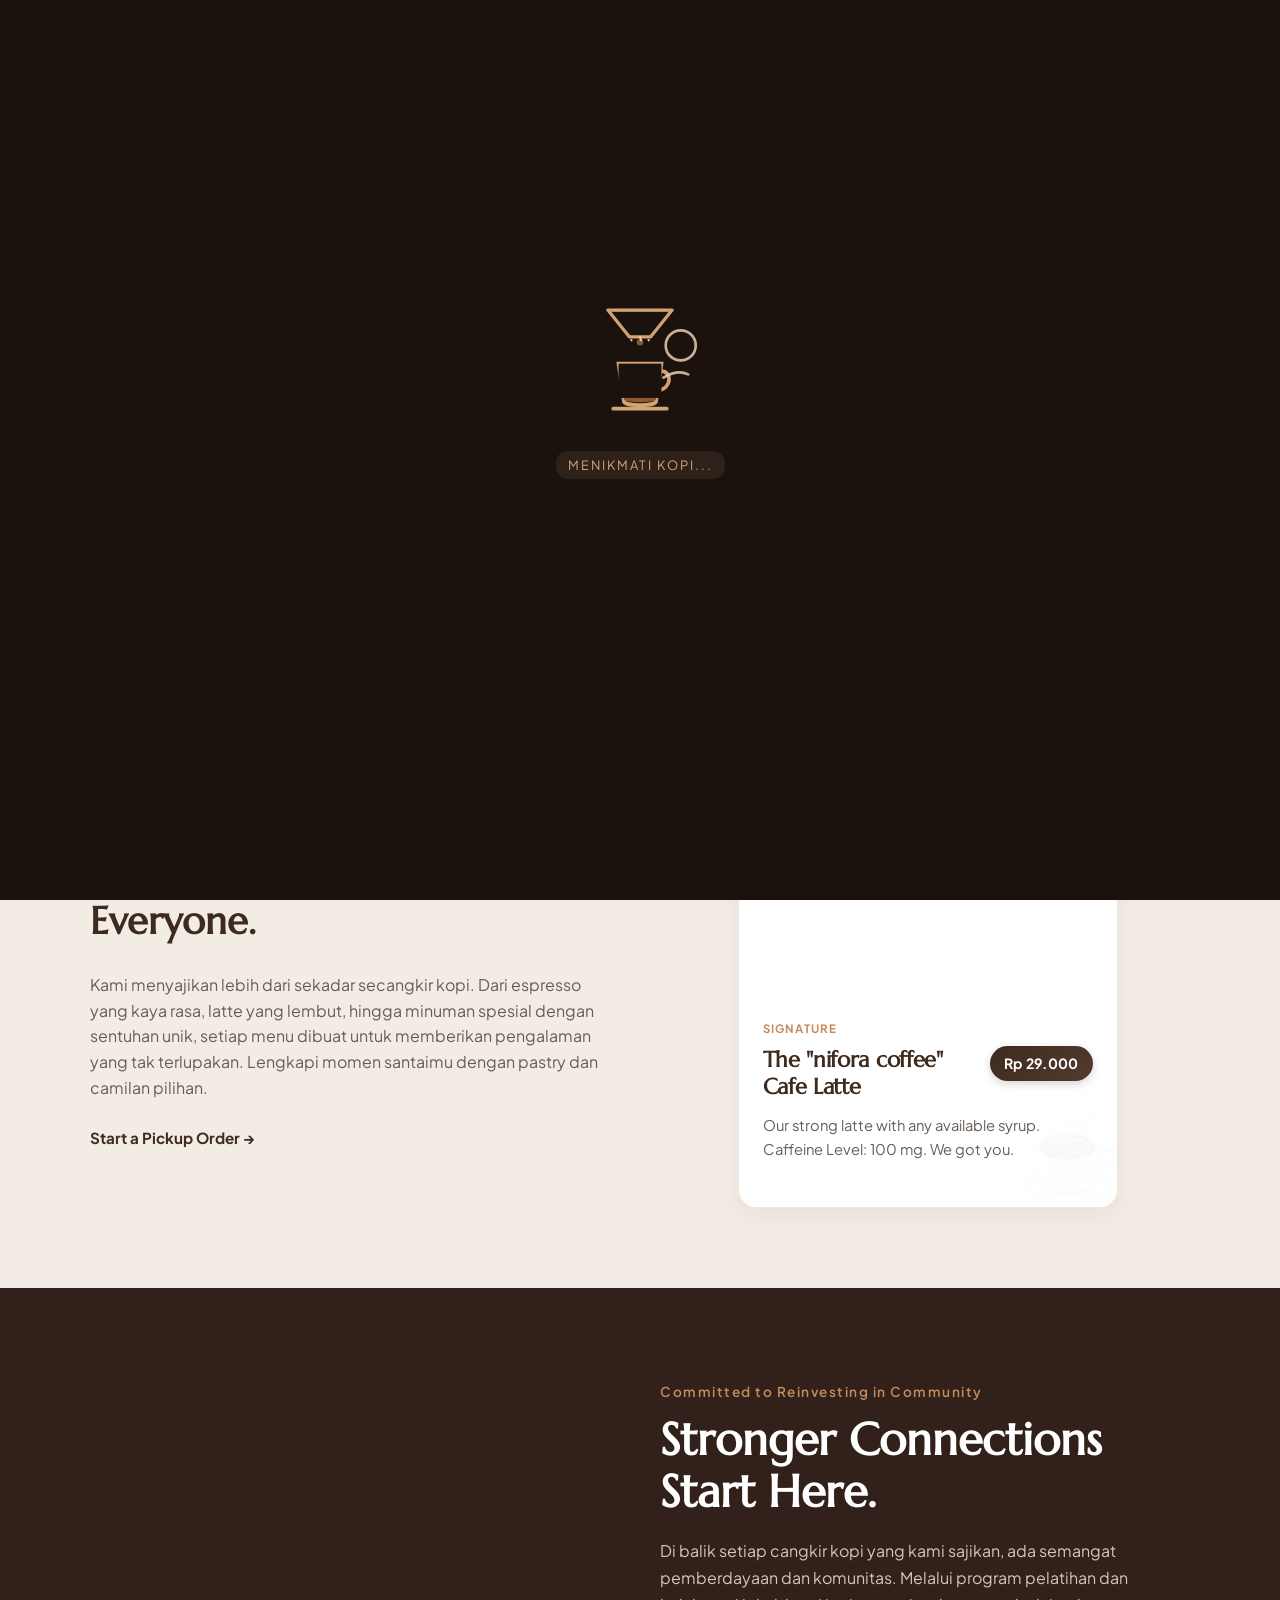
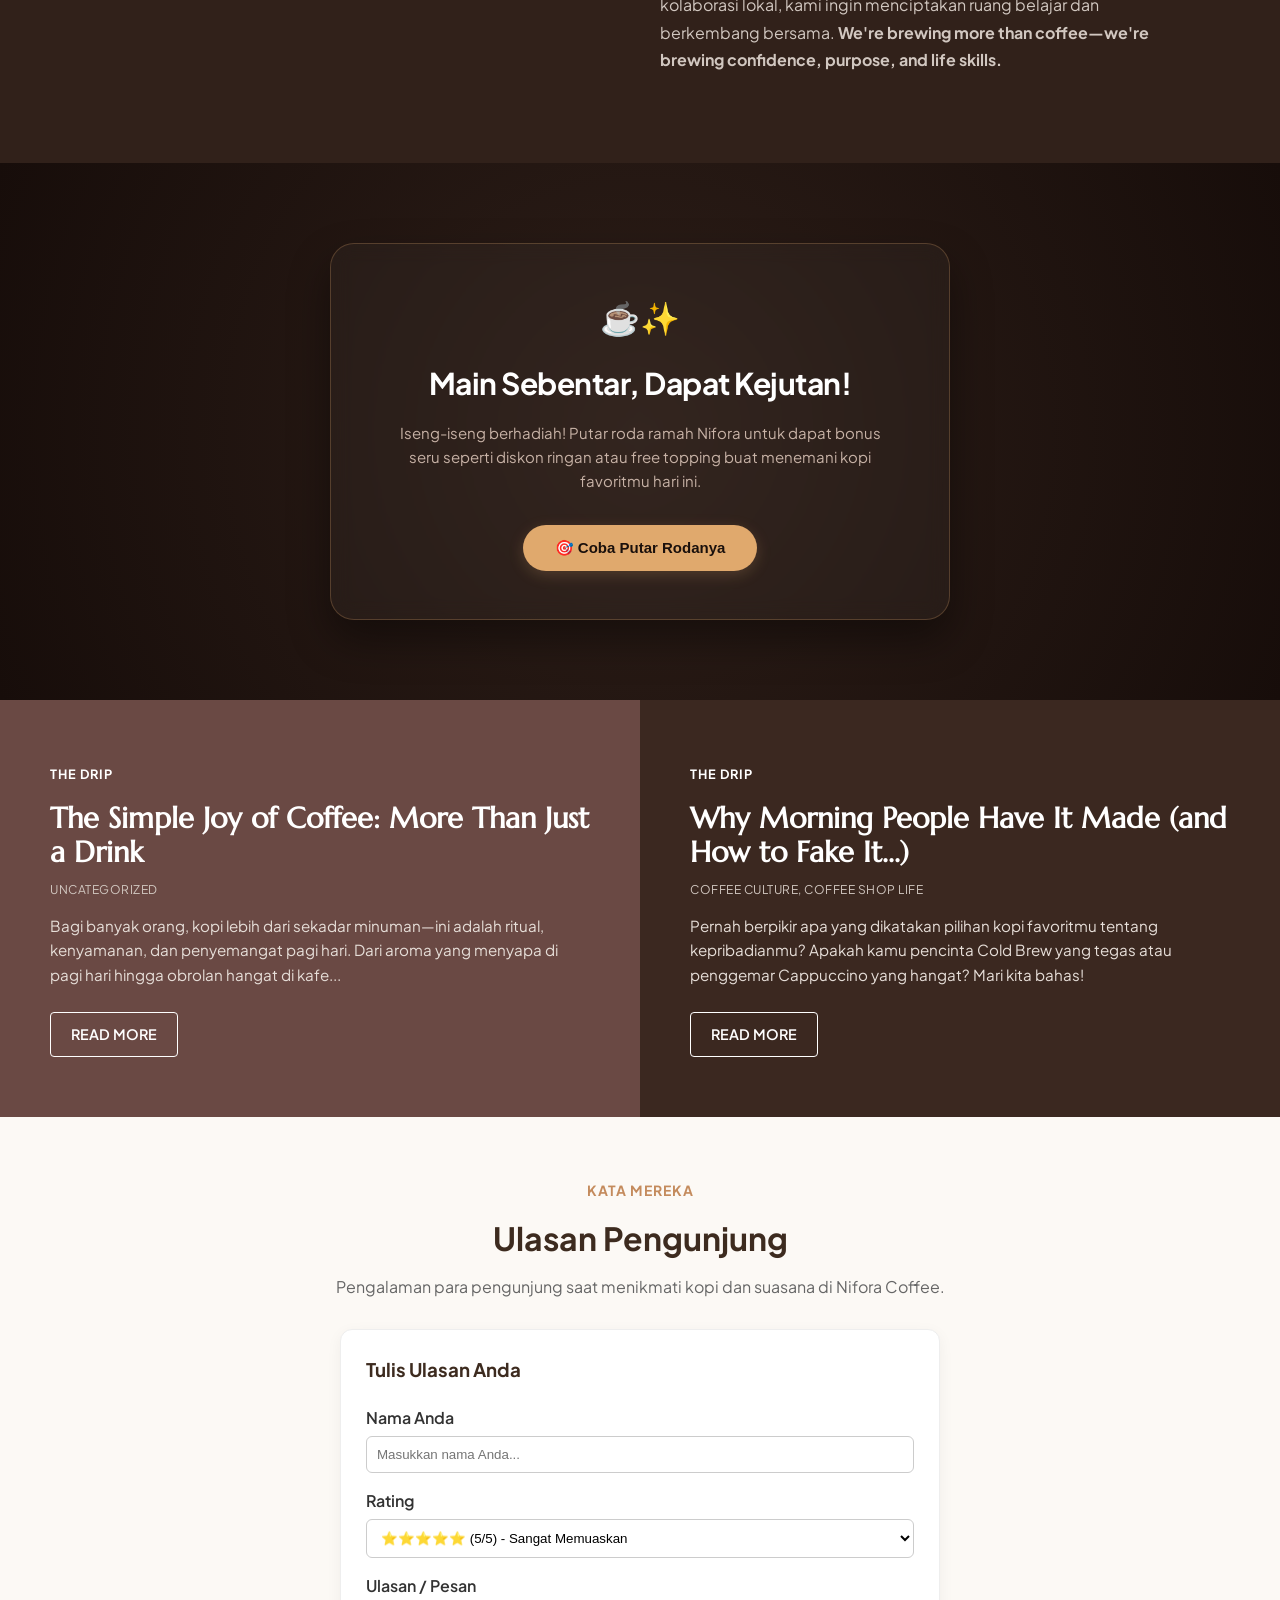
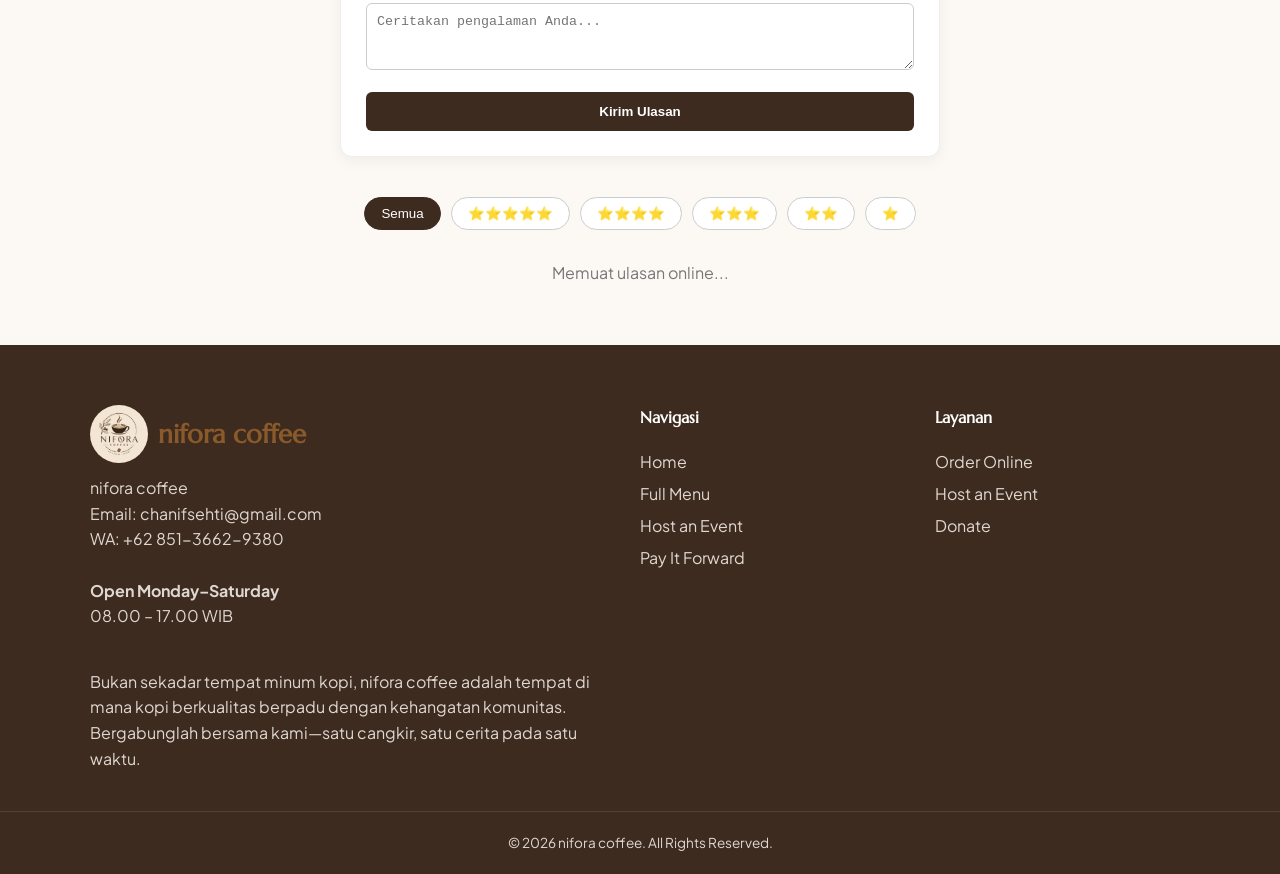
==== commit 3c214d92: "index.html" ====
--- a/index.html
+++ b/index.html
@@ -64,31 +64,31 @@
     </div>
 
     <!-- Navigasi Utama -->
-    <header class="navbar">
-        <div class="container nav-container">
-            <!-- LOGO NAVBAR (Atas Kiri) -->
-            <a href="index.html" class="logo" style="display: flex; align-items: center; gap: 12px; text-decoration: none;">
-                <img src="image/logo nifora.png" alt="Nifora Coffee Logo" style="height: 65px; width: auto; border-radius: 65%;">
-                <span style="font-family: 'Marcellus', serif; font-size: 1.8rem; font-weight: 700; color: #8B5A2B; letter-spacing: -0.5px;">nifora coffee</span>
-            </a>
-            <nav>
-                <ul class="nav-links">
-                    <li><a href="index.html" class="active">Home</a></li>
-                    <li><a href="menu.html">Full Menu</a></li>
-                    <li><a href="event.html">Host an Event</a></li>
-                    <li><a href="donate.html">Donate</a></li>
-                </ul>
-            </nav>
-            <div class="nav-right" style="display: flex; align-items: center; gap: 15px;">
-                <!-- Status Buka/Tutup Otomatis -->
-                <div class="store-status" id="storeStatus">
-                    <span class="status-dot"></span>
-                    <span id="statusText">Mengecek...</span>
-                </div>
-                <a href="menu.html?mode=order" class="btn btn-primary">Order Online</a>
-            </div>
-        </div>
-    </header>
+<header class="navbar">
+    <div class="container nav-container">
+        <!-- LOGO NAVBAR -->
+        <a href="index.html" class="logo">
+            <img src="image/logo nifora.png" alt="Nifora Coffee Logo" class="nav-logo-img">
+            <span>nifora coffee</span>
+        </a>
+        <nav>
+            <ul class="nav-links">
+                <li><a href="index.html" class="active">Home</a></li>
+                <li><a href="menu.html">Full Menu</a></li>
+                <li><a href="event.html">Host an Event</a></li>
+                <li><a href="donate.html">Donate</a></li>
+            </ul>
+        </nav>
+        <div class="nav-right">
+            <!-- Status Buka/Tutup Otomatis -->
+            <div class="store-status" id="storeStatus">
+                <span class="status-dot"></span>
+                <span id="statusText">Mengecek...</span>
+            </div>
+            <a href="menu.html?mode=order" class="btn btn-primary">Order Online</a>
+        </div>
+    </div>
+</header>
 
     <!-- SECTION 1: HERO HOME -->
     <section class="hero-section">
@@ -199,11 +199,6 @@
     </div>
 </div>
 
-//*bisa di hilangkan cuma tombol spin whell
-<button id="resetTestBtn" style="margin-top: 10px; background: #ff4d4d; color: white; border: none; padding: 6px 12px; border-radius: 4px; cursor: pointer;">
-    🔄 Reset Limit Spin (Dev Test)
-</button>
-
     <!-- SECTION 4: THE DRIP (BLOG ARTICLES) -->
     <section class="drip-section">
         <div class="drip-grid">
@@ -225,59 +220,189 @@
         </div>
     </section>
 
-    <!-- SECTION 5: ULASAN PENGUNJUNG -->
-    <section id="reviews" class="reviews-section">
-        <div class="container">
-            <div class="reviews-header-center">
-                <span class="sub-title">KATA MEREKA</span>
-                <h2>Ulasan Pengunjung</h2>
-                <p>Pengalaman para pengunjung saat menikmati kopi dan suasana di nifora coffee.</p>
-            </div>
-
-            <!-- Tombol Filter Rating Bintang -->
-            <div class="rating-filter-container">
-                <button class="filter-star-btn active" data-rating="all">Semua</button>
-                <button class="filter-star-btn" data-rating="5">⭐⭐⭐⭐⭐</button>
-                <button class="filter-star-btn" data-rating="4">⭐⭐⭐⭐</button>
-                <button class="filter-star-btn" data-rating="3">⭐⭐⭐</button>
-                <button class="filter-star-btn" data-rating="2">⭐⭐</button>
-                <button class="filter-star-btn" data-rating="1">⭐</button>
-            </div>
-
-            <!-- DAFTAR ULASAN -->
-            <div class="reviews-grid" id="reviews-list">
-                <!-- Ulasan akan dimuat otomatis oleh script.js -->
-            </div>
-
-            <hr style="border: 0; border-top: 1px solid #e0e0e0; margin: 50px 0;">
-
-            <!-- FORM TULIS ULASAN -->
-            <div class="review-form-card">
-                <h3>Tulis Ulasan Anda</h3>
-                <form id="add-review-form">
-                    <div class="form-group">
-                        <label for="review-author">Nama Anda</label>
-                        <input type="text" id="review-author" placeholder="Contoh: Dimas Pratama" required>
-                    </div>
-                    <div class="form-group">
-                        <label for="review-rating">Rating</label>
-                        <select id="review-rating" required>
-                            <option value="5">⭐⭐⭐⭐⭐ (5/5) - Sangat Memuaskan</option>
-                            <option value="4">⭐⭐⭐⭐ (4/5) - Bagus</option>
-                            <option value="3">⭐⭐⭐ (3/5) - Cukup</option>
-                            <option value="2">⭐⭐ (2/5) - Perlu Ditingkatkan</option>
-                            <option value="1">⭐ (1/5) - Kecewa</option>
-                        </select>
-                    </div>
-                    <div class="form-group">
-                        <label for="review-text">Ulasan / Pesan</label>
-                        <textarea id="review-text" rows="3" placeholder="Ceritakan pengalaman Anda di nifora coffee..." required></textarea>
-                    </div>
-                    <button type="submit" class="btn-submit-review">Kirim Ulasan</button>
-                </form>
-            </div>
-        </div>
-    </section>
+<!-- SECTION ULASAN PENGUNJUNG (ONLINE & REALTIME) -->
+<section id="reviews" style="padding: 60px 0; background-color: #fcf9f5;">
+    <div style="max-width: 1100px; margin: 0 auto; padding: 0 20px;">
+        
+        <!-- Header Section -->
+        <div style="text-align: center; margin-bottom: 30px;">
+            <span style="color: #c48b5d; font-weight: bold; letter-spacing: 1px; text-transform: uppercase; font-size: 14px;">KATA MEREKA</span>
+            <h2 style="color: #3d2b1f; font-size: 32px; margin: 10px 0;">Ulasan Pengunjung</h2>
+            <p style="color: #666;">Pengalaman para pengunjung saat menikmati kopi dan suasana di Nifora Coffee.</p>
+        </div>
+
+        <!-- Form Tulis Ulasan -->
+        <div style="background: #ffffff; padding: 25px; border-radius: 12px; box-shadow: 0 4px 15px rgba(0,0,0,0.05); max-width: 600px; margin: 0 auto 40px auto; border: 1px solid #eee;">
+            <h3 style="margin-top: 0; color: #3d2b1f; margin-bottom: 20px;">Tulis Ulasan Anda</h3>
+            <form id="add-review-form">
+                <div style="margin-bottom: 15px;">
+                    <label for="review-author" style="display: block; margin-bottom: 5px; font-weight: 600; color: #333;">Nama Anda</label>
+                    <input type="text" id="review-author" placeholder="Masukkan nama Anda..." required style="width: 100%; padding: 10px; border: 1px solid #ccc; border-radius: 6px; box-sizing: border-box;">
+                </div>
+                <div style="margin-bottom: 15px;">
+                    <label for="review-rating" style="display: block; margin-bottom: 5px; font-weight: 600; color: #333;">Rating</label>
+                    <select id="review-rating" required style="width: 100%; padding: 10px; border: 1px solid #ccc; border-radius: 6px; box-sizing: border-box; background: white;">
+                        <option value="5">⭐⭐⭐⭐⭐ (5/5) - Sangat Memuaskan</option>
+                        <option value="4">⭐⭐⭐⭐ (4/5) - Bagus</option>
+                        <option value="3">⭐⭐⭐ (3/5) - Cukup</option>
+                        <option value="2">⭐⭐ (2/5) - Perlu Ditingkatkan</option>
+                        <option value="1">⭐ (1/5) - Kecewa</option>
+                    </select>
+                </div>
+                <div style="margin-bottom: 15px;">
+                    <label for="review-text" style="display: block; margin-bottom: 5px; font-weight: 600; color: #333;">Ulasan / Pesan</label>
+                    <textarea id="review-text" rows="3" placeholder="Ceritakan pengalaman Anda..." required style="width: 100%; padding: 10px; border: 1px solid #ccc; border-radius: 6px; box-sizing: border-box;"></textarea>
+                </div>
+                <button type="submit" id="btn-submit" style="background: #3d2b1f; color: white; border: none; padding: 12px 24px; border-radius: 6px; cursor: pointer; font-weight: bold; width: 100%;">Kirim Ulasan</button>
+            </form>
+        </div>
+
+        <!-- Filter Rating Bintang -->
+        <div id="filter-container" style="display: flex; gap: 10px; justify-content: center; flex-wrap: wrap; margin-bottom: 30px;">
+            <button class="filter-btn active" data-rating="all" style="padding: 8px 16px; border-radius: 20px; border: 1px solid #3d2b1f; background: #3d2b1f; color: white; cursor: pointer;">Semua</button>
+            <button class="filter-btn" data-rating="5" style="padding: 8px 16px; border-radius: 20px; border: 1px solid #ccc; background: white; color: #333; cursor: pointer;">⭐⭐⭐⭐⭐</button>
+            <button class="filter-btn" data-rating="4" style="padding: 8px 16px; border-radius: 20px; border: 1px solid #ccc; background: white; color: #333; cursor: pointer;">⭐⭐⭐⭐</button>
+            <button class="filter-btn" data-rating="3" style="padding: 8px 16px; border-radius: 20px; border: 1px solid #ccc; background: white; color: #333; cursor: pointer;">⭐⭐⭐</button>
+            <button class="filter-btn" data-rating="2" style="padding: 8px 16px; border-radius: 20px; border: 1px solid #ccc; background: white; color: #333; cursor: pointer;">⭐⭐</button>
+            <button class="filter-btn" data-rating="1" style="padding: 8px 16px; border-radius: 20px; border: 1px solid #ccc; background: white; color: #333; cursor: pointer;">⭐</button>
+        </div>
+
+        <!-- Container Tempat Ulasan Muncul -->
+        <div id="reviews-list" style="display: grid; grid-template-columns: repeat(auto-fill, minmax(280px, 1fr)); gap: 20px;">
+            <p style="grid-column: 1/-1; text-align: center; color: #777;">Memuat ulasan online...</p>
+        </div>
+
+    </div>
+</section>
+
+<!-- SCRIPT FIREBASE SDK REALTIME -->
+<script type="module">
+  import { initializeApp } from "https://www.gstatic.com/firebasejs/10.8.0/firebase-app.js";
+  import { getDatabase, ref, push, onValue } from "https://www.gstatic.com/firebasejs/10.8.0/firebase-database.js";
+
+  // Konfigurasi milik Nifora Coffee
+  const firebaseConfig = {
+    apiKey: "AIzaSyAlU6XM5Lcu5khB4XyIxVJXhsAEmr3CSdQ",
+    authDomain: "nifora-coffee.firebaseapp.com",
+    databaseURL: "https://nifora-coffee-default-rtdb.firebaseio.com",
+    projectId: "nifora-coffee",
+    storageBucket: "nifora-coffee.firebasestorage.app",
+    messagingSenderId: "328577939768",
+    appId: "1:328577939768:web:6ad5cf791d939dac2aa9cd",
+    measurementId: "G-HLGSJ3GPZ8"
+  };
+
+  // Inisialisasi Firebase
+  const app = initializeApp(firebaseConfig);
+  const db = getDatabase(app);
+  const reviewsRef = ref(db, 'reviews');
+
+  const reviewForm = document.getElementById('add-review-form');
+  const reviewsList = document.getElementById('reviews-list');
+  const filterBtns = document.querySelectorAll('.filter-btn');
+
+  let currentFilter = 'all';
+  let allReviewsData = [];
+
+  // Dengar data secara realtime
+  onValue(reviewsRef, (snapshot) => {
+    const data = snapshot.val();
+    allReviewsData = [];
+
+    if (data) {
+      Object.keys(data).forEach(key => {
+        allReviewsData.unshift({
+          id: key,
+          ...data[key]
+        });
+      });
+    }
+
+    renderReviews();
+  });
+
+  function renderReviews() {
+    if (!reviewsList) return;
+    reviewsList.innerHTML = '';
+
+    const filtered = currentFilter === 'all' 
+      ? allReviewsData 
+      : allReviewsData.filter(r => String(r.rating) === String(currentFilter));
+
+    if (filtered.length === 0) {
+      reviewsList.innerHTML = '<p style="grid-column: 1/-1; text-align: center; color: #777;">Belum ada ulasan untuk rating ini.</p>';
+      return;
+    }
+
+    filtered.forEach(item => {
+      const stars = '⭐'.repeat(parseInt(item.rating));
+      const card = document.createElement('div');
+      card.style.cssText = 'background: white; padding: 20px; border-radius: 10px; box-shadow: 0 2px 10px rgba(0,0,0,0.05); border: 1px solid #eee; position: relative;';
+      
+      card.innerHTML = `
+        <div style="color: #f39c12; margin-bottom: 10px;">${stars}</div>
+        <p style="color: #444; font-size: 14px; margin-bottom: 12px; line-height: 1.5;">"${escapeHTML(item.comment)}"</p>
+        <h4 style="color: #3d2b1f; margin: 0; font-size: 15px;">- ${escapeHTML(item.name)}</h4>
+      `;
+      reviewsList.appendChild(card);
+    });
+  }
+
+  function escapeHTML(str) {
+    if (!str) return '';
+    return String(str).replace(/&/g, '&amp;').replace(/</g, '&lt;').replace(/>/g, '&gt;').replace(/"/g, '&quot;');
+  }
+
+  // Kirim ulasan ke Firebase
+  if (reviewForm) {
+    reviewForm.addEventListener('submit', (e) => {
+      e.preventDefault();
+
+      const name = document.getElementById('review-author').value.trim();
+      const rating = parseInt(document.getElementById('review-rating').value);
+      const comment = document.getElementById('review-text').value.trim();
+
+      if (!name || !comment) return;
+
+      const btnSubmit = document.getElementById('btn-submit');
+      btnSubmit.disabled = true;
+      btnSubmit.innerText = 'Mengirim...';
+
+      push(reviewsRef, {
+        name: name,
+        rating: rating,
+        comment: comment,
+        timestamp: Date.now()
+      }).then(() => {
+        reviewForm.reset();
+        btnSubmit.disabled = false;
+        btnSubmit.innerText = 'Kirim Ulasan';
+        alert('✨ Ulasan Anda berhasil terkirim dan dapat dilihat oleh semua orang!');
+      }).catch((err) => {
+        btnSubmit.disabled = false;
+        btnSubmit.innerText = 'Kirim Ulasan';
+        alert('Gagal mengirim ulasan: ' + err.message);
+      });
+    });
+  }
+
+  // Filter Rating
+  filterBtns.forEach(btn => {
+    btn.addEventListener('click', function() {
+      filterBtns.forEach(b => {
+        b.style.background = 'white';
+        b.style.color = '#333';
+        b.style.borderColor = '#ccc';
+      });
+      this.style.background = '#3d2b1f';
+      this.style.color = 'white';
+      this.style.borderColor = '#3d2b1f';
+
+      currentFilter = this.getAttribute('data-rating');
+      renderReviews();
+    });
+  });
+</script>
 
     <!-- FOOTER -->
     <footer>
@@ -374,8 +499,9 @@
 
             updateStoreStatus();
         });
+
     </script>
-
+    <!-- Pastikan nama file JS sudah benar -->
     <script src="script.js"></script>
 </body>
 </html>
--- a/style.css
+++ b/style.css
@@ -2660,111 +2660,74 @@
     font-size: 14px;
     text-align: center;
     outline: none;
-    box-sizing: border-box;
-}
-
-.spin-form-group input:focus {
-    border-color: #e0a96d;
-}
-
-/* Area Roda Wheel */
-.wheel-container {
-    position: relative;
-    width: 300px;
-    height: 300px;
-    margin: 0 auto 20px auto;
-}
-
-.wheel-pointer {
-    position: absolute;
-    top: -12px;
-    left: 50%;
-    transform: translateX(-50%);
-    font-size: 24px;
-    z-index: 10;
-}
-
-#wheelCanvas {
-    width: 100%;
-    height: 100%;
-    border-radius: 50%;
-    box-shadow: 0 0 20px rgba(0, 0, 0, 0.5);
-}
-
-/* Tombol Putar Roda */
-.btn-spin-start {
-    background: #e0a96d;
-    color: #1a100c;
-    border: none;
-    padding: 12px 30px;
-    font-size: 15px;
-    font-weight: bold;
-    border-radius: 30px;
-    cursor: pointer;
-    transition: all 0.2s ease;
-    width: 100%;
-}
-
-.btn-spin-start:hover {
-    background: #ffffff;
-    transform: scale(1.02);
-}
-
-/* Hasil / Hadiah */
-.spin-result {
-    margin-top: 20px;
-    padding-top: 15px;
-    border-top: 1px dashed #4a332c;
-}
-
-.spin-result.hidden {
-    display: none;
-}
-
-.coupon-box {
-    background: #120a08;
-    border: 1px dashed #e0a96d;
-    padding: 10px;
-    border-radius: 10px;
-    margin: 10px 0;
-    font-family: monospace;
-    font-size: 18px;
-    color: #e0a96d;
-    font-weight: bold;
-    letter-spacing: 2px;
-}
-
-.btn-use-coupon {
-    background: transparent;
-    border: 1px solid #e0a96d;
-    color: #e0a96d;
-    padding: 8px 16px;
-    border-radius: 20px;
-    font-size: 13px;
-    cursor: pointer;
-    transition: all 0.2s ease;
-}
-
-.btn-use-coupon:hover {
-    background: #e0a96d;
-    color: #1a100c;
-}
-
-
-/*keranjang
-/* Pembungkus Konten Modal */
-.cart-modal-content {
-    max-height: 85vh; /* Batasi maksimal tinggi 85% dari layar */
-    display: flex;
-    flex-direction: column;
-    overflow: hidden; /* Mencegah modal meleber ke luar layar */
-}
-
-/* Bagian Isi List Keranjang (Elemen di bawah header) */
-#cart-items-list, 
-.cart-body {
-    flex-grow: 1;
-    overflow-y: auto; /* Aktifkan scroll vertikal jika item panjang */
-    padding: 15px;    /* Sediakan ruang agar teks paling atas/bawah tidak terpotong */
-    min-height: 100px;
-}+
+  /* ==========================================
+   PENYESUAIAN LAYAR HP (MOBILE RESPONSIVE)
+   ========================================== */
+@media screen and (max-width: 768px) {
+    /* 1. Atur Kontainer Utama & Margin Layar */
+    body {
+        font-size: 14px;
+    }
+    
+    .container, section {
+        padding-left: 15px !important;
+        padding-right: 15px !important;
+    }
+
+    /* 2. PAKSA NAVIGASI & MENU (Full Menu, Event, Donate) TERLIHAT DI HP */
+    .navbar, header nav, .nav-container {
+        display: flex !important;
+        flex-direction: column !important;
+        align-items: center !important;
+        width: 100% !important;
+    }
+
+    .nav-links, .menu-links, .nav-menu, nav ul {
+        display: flex !important;
+        flex-direction: column !important; /* Susun menu dari atas ke bawah */
+        width: 100% !important;
+        padding: 10px 0 !important;
+        gap: 10px !important;
+        text-align: center !important;
+    }
+
+    .nav-links a, .menu-links a, .nav-menu a, nav ul li a {
+        display: block !important;
+        padding: 8px 12px !important;
+        font-size: 15px !important;
+        width: 100% !important;
+        box-sizing: border-box !important;
+    }
+
+    /* 3. Ubah Layout Grid (Drip/Blog & Ulasan) Menjadi 1 Kolom Vertikal */
+    .drip-grid, 
+    .reviews-grid, 
+    #reviews-list {
+        grid-template-columns: 1fr !important;
+        gap: 15px !important;
+    }
+
+    /* 4. Optimasi Modal Keranjang & Spin Wheel untuk HP */
+    .cart-modal-content, 
+    .spin-modal-content {
+        width: 92% !important;
+        max-width: none !important;
+        padding: 15px !important;
+        margin: 10px auto;
+        max-height: 85vh;
+        overflow-y: auto;
+    }
+
+    /* 5. Ukuran Canvas Spin Wheel Lebih Kecil di HP agar Tidak Geser */
+    #wheelCanvas {
+        width: 260px !important;
+        height: 260px !important;
+    }
+
+    /* 6. Ukuran Tombol & Input Pas di Jari */
+    button, .btn-spin-start, .btn-use-coupon, input {
+        font-size: 14px !important;
+        padding: 12px 16px !important;
+    }
+}
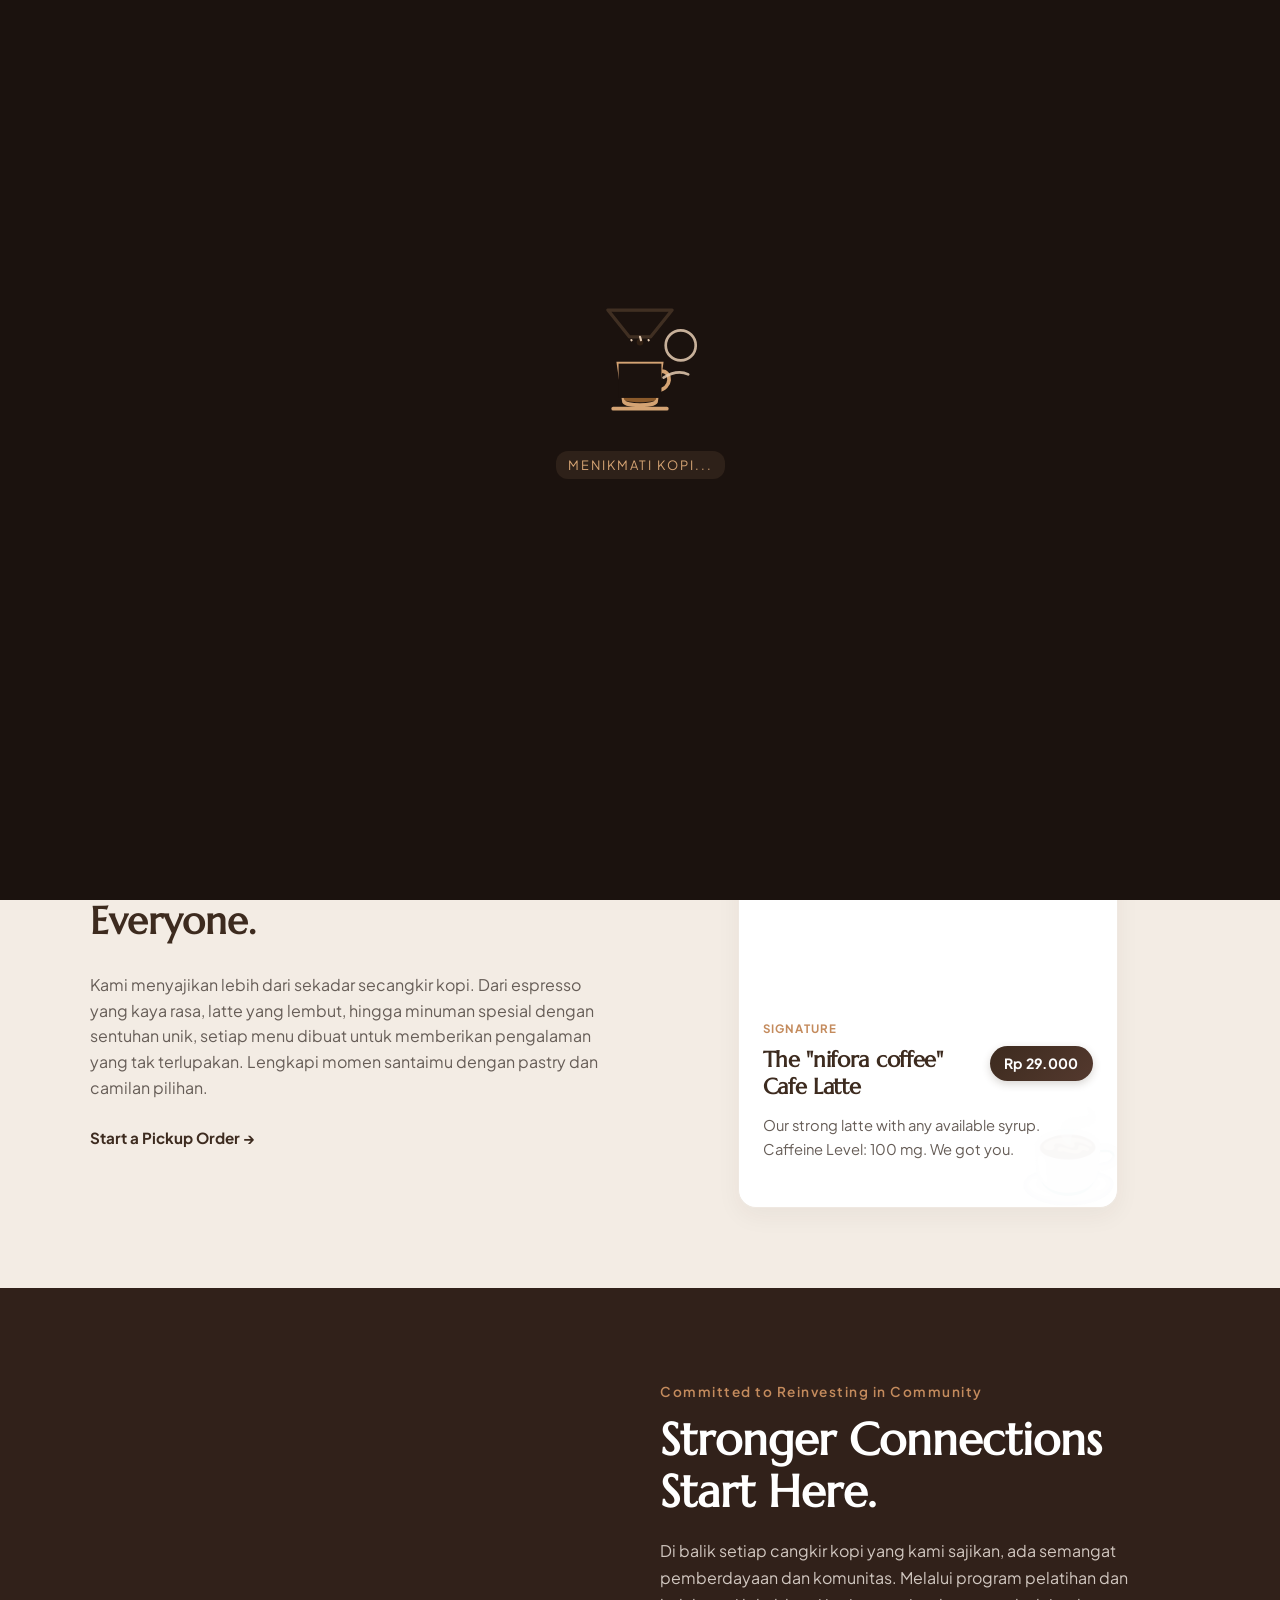
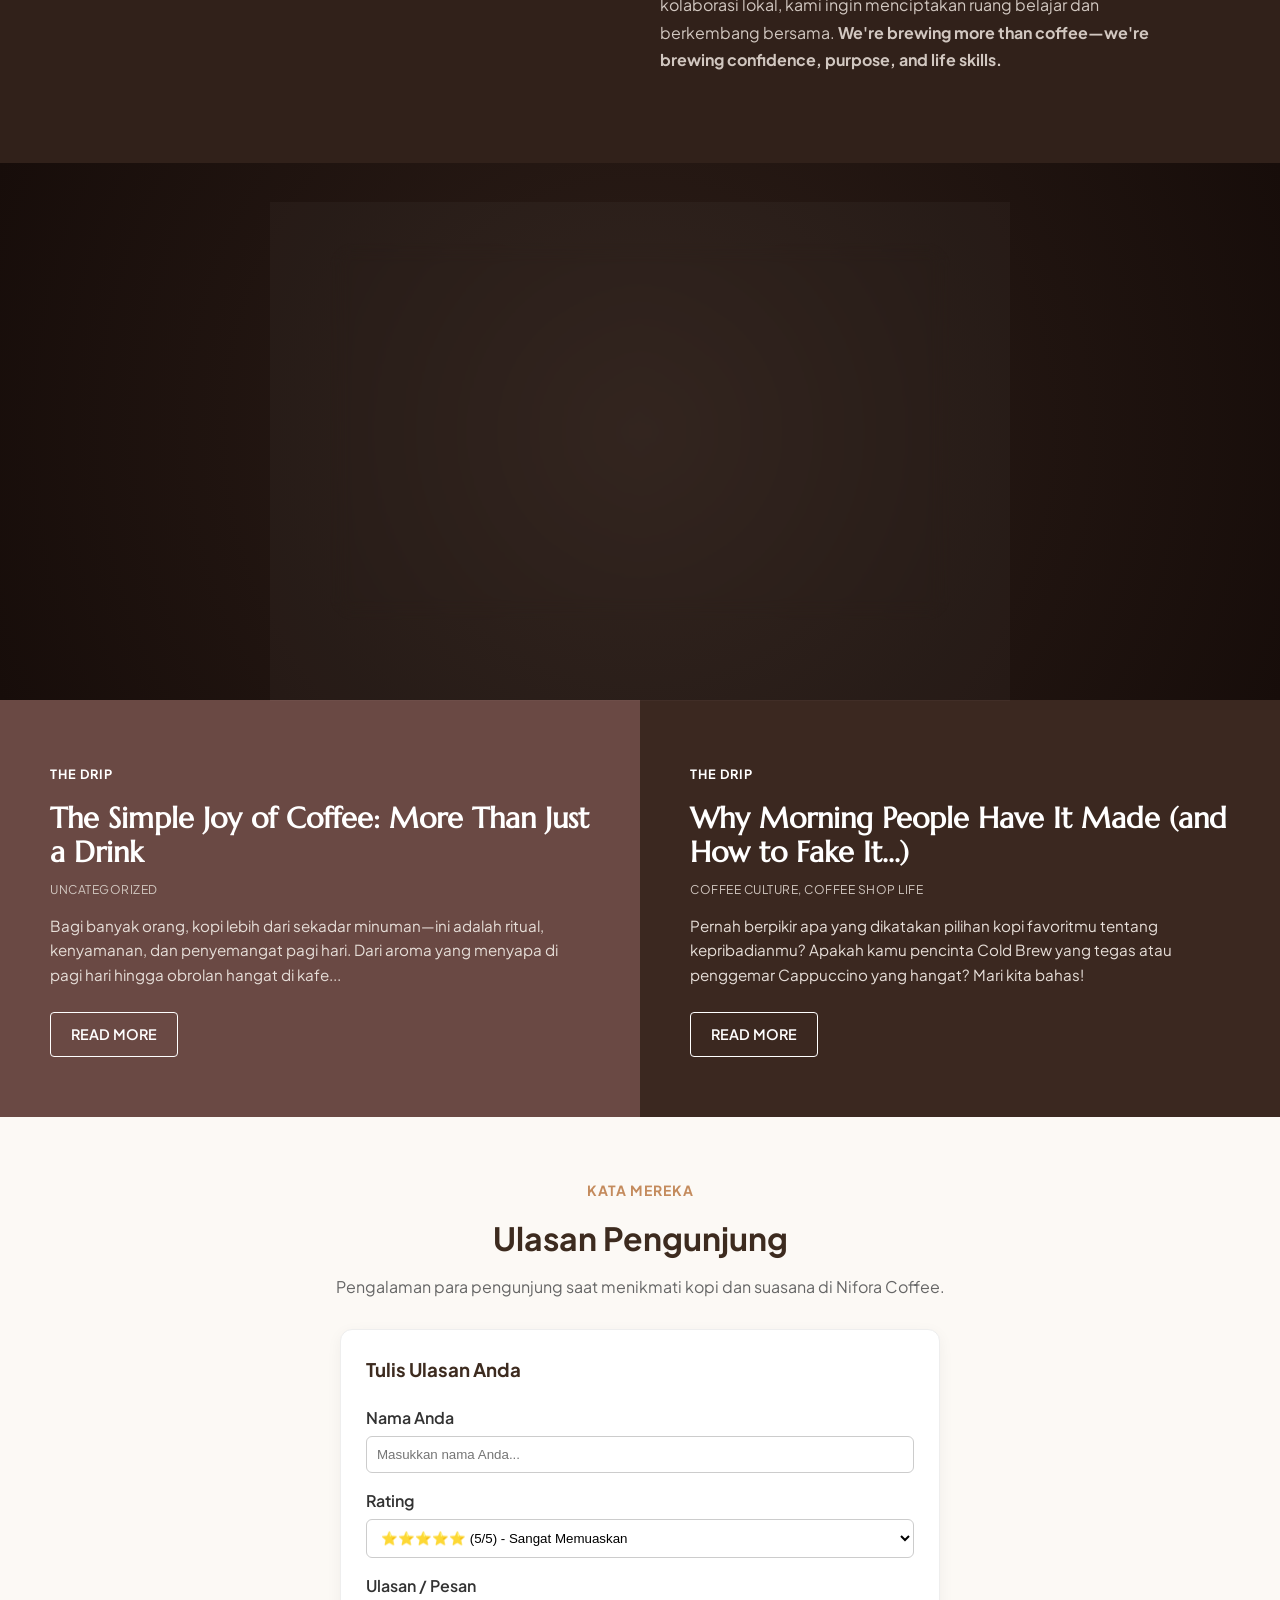
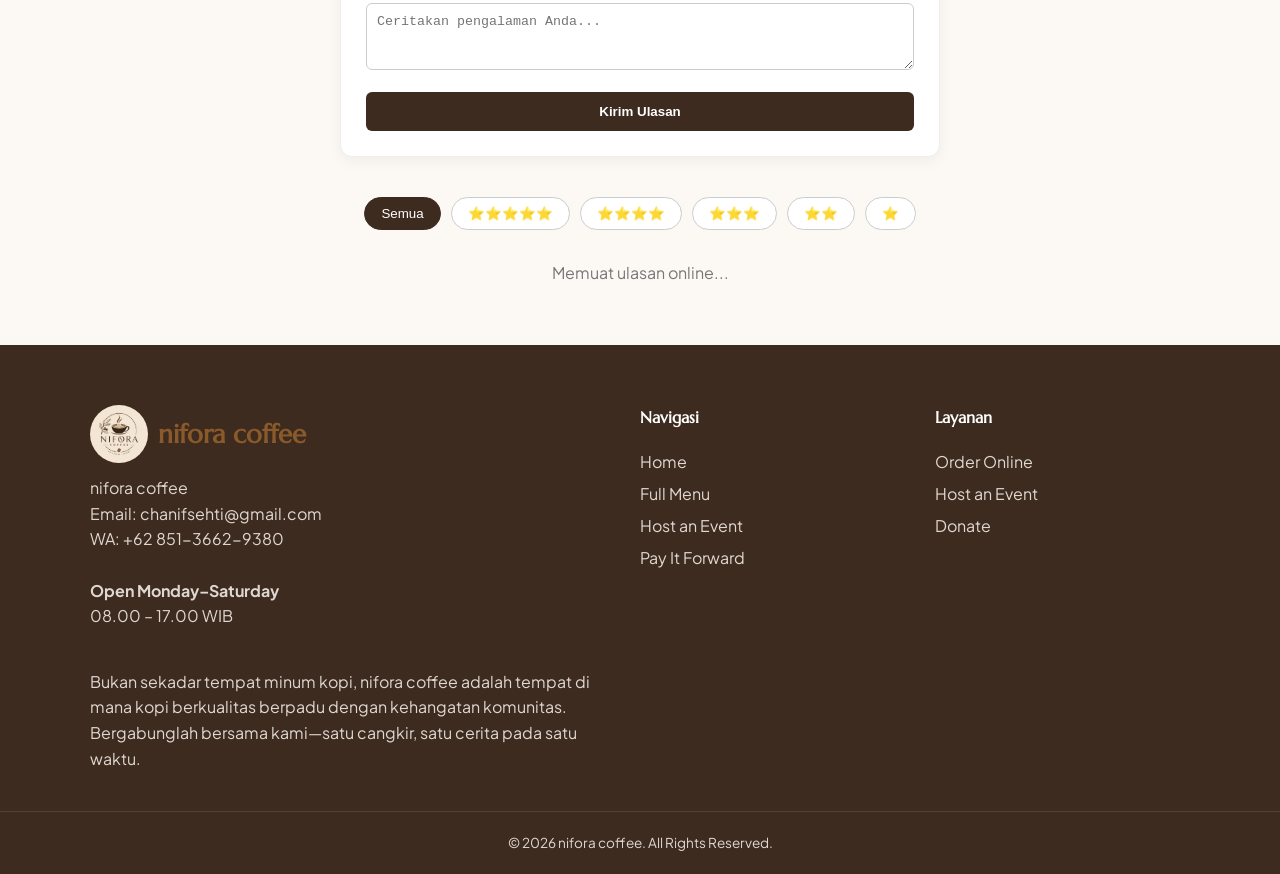
==== commit 051ec46a: "index.html" ====
--- a/index.html
+++ b/index.html
@@ -66,11 +66,13 @@
     <!-- Navigasi Utama -->
 <header class="navbar">
     <div class="container nav-container">
-        <!-- LOGO NAVBAR -->
+        <!-- Logo & Nama Web -->
         <a href="index.html" class="logo">
             <img src="image/logo nifora.png" alt="Nifora Coffee Logo" class="nav-logo-img">
             <span>nifora coffee</span>
         </a>
+
+        <!-- Navigasi Menu (Home, Full Menu, dll) -->
         <nav>
             <ul class="nav-links">
                 <li><a href="index.html" class="active">Home</a></li>
@@ -79,8 +81,9 @@
                 <li><a href="donate.html">Donate</a></li>
             </ul>
         </nav>
+
+        <!-- Status Buka & Tombol Order -->
         <div class="nav-right">
-            <!-- Status Buka/Tutup Otomatis -->
             <div class="store-status" id="storeStatus">
                 <span class="status-dot"></span>
                 <span id="statusText">Mengecek...</span>
--- a/style.css
+++ b/style.css
@@ -138,6 +138,73 @@
     border-bottom: 2px solid var(--accent-color);
     padding-bottom: 4px;
 }
+
+/* ==========================================
+   MEDIA QUERY: TAMPILAN HP (Max 768px)
+   ========================================== */
+@media (max-width: 768px) {
+  .nav-container {
+    flex-direction: column;
+    gap: 15px;
+    padding: 10px 15px;
+  }
+
+  .nav-logo-img {
+    height: 50px;
+    width: 50px;
+  }
+
+  .logo span {
+    font-size: 1.4rem;
+  }
+
+  .nav-links {
+    flex-wrap: wrap;
+    justify-content: center;
+    gap: 10px 15px;
+    padding: 0;
+  }
+
+  .nav-right {
+    flex-direction: column;
+    gap: 10px;
+    width: 100%;
+  }
+
+  #tab-order-online,
+  .btn-primary {
+    width: 100%;
+    text-align: center;
+  }
+}
+
+.qris-modal {
+    width: 90%; /* Mengikuti lebar layar HP agar tidak sesak */
+    padding: 20px 16px;
+    border-radius: 20px;
+  }
+
+  .modal-title {
+    font-size: 1.2rem;
+  }
+
+  .qris-card-wrapper img {
+    max-width: 170px; /* Ukuran QRIS disesuaikan untuk layar HP */
+  }
+
+  .copy-amount-card {
+    padding: 10px 12px;
+  }
+
+  .amount-value {
+    font-size: 1.05rem;
+  }
+
+  .btn-copy-chip {
+    padding: 7px 12px;
+    font-size: 0.75rem;
+  }
+
 
 /* ==========================================
    3. BUTTONS
@@ -2660,74 +2727,131 @@
     font-size: 14px;
     text-align: center;
     outline: none;
-
-  /* ==========================================
-   PENYESUAIAN LAYAR HP (MOBILE RESPONSIVE)
-   ========================================== */
-@media screen and (max-width: 768px) {
-    /* 1. Atur Kontainer Utama & Margin Layar */
-    body {
-        font-size: 14px;
-    }
-    
-    .container, section {
-        padding-left: 15px !important;
-        padding-right: 15px !important;
-    }
-
-    /* 2. PAKSA NAVIGASI & MENU (Full Menu, Event, Donate) TERLIHAT DI HP */
-    .navbar, header nav, .nav-container {
-        display: flex !important;
-        flex-direction: column !important;
-        align-items: center !important;
-        width: 100% !important;
-    }
-
-    .nav-links, .menu-links, .nav-menu, nav ul {
-        display: flex !important;
-        flex-direction: column !important; /* Susun menu dari atas ke bawah */
-        width: 100% !important;
-        padding: 10px 0 !important;
-        gap: 10px !important;
-        text-align: center !important;
-    }
-
-    .nav-links a, .menu-links a, .nav-menu a, nav ul li a {
-        display: block !important;
-        padding: 8px 12px !important;
-        font-size: 15px !important;
-        width: 100% !important;
-        box-sizing: border-box !important;
-    }
-
-    /* 3. Ubah Layout Grid (Drip/Blog & Ulasan) Menjadi 1 Kolom Vertikal */
-    .drip-grid, 
-    .reviews-grid, 
-    #reviews-list {
-        grid-template-columns: 1fr !important;
-        gap: 15px !important;
-    }
-
-    /* 4. Optimasi Modal Keranjang & Spin Wheel untuk HP */
-    .cart-modal-content, 
-    .spin-modal-content {
-        width: 92% !important;
-        max-width: none !important;
-        padding: 15px !important;
-        margin: 10px auto;
-        max-height: 85vh;
-        overflow-y: auto;
-    }
-
-    /* 5. Ukuran Canvas Spin Wheel Lebih Kecil di HP agar Tidak Geser */
-    #wheelCanvas {
-        width: 260px !important;
-        height: 260px !important;
-    }
-
-    /* 6. Ukuran Tombol & Input Pas di Jari */
-    button, .btn-spin-start, .btn-use-coupon, input {
-        font-size: 14px !important;
-        padding: 12px 16px !important;
-    }
-}
+    box-sizing: border-box;
+}
+
+.spin-form-group input:focus {
+    border-color: #e0a96d;
+}
+
+/* Area Roda Wheel */
+.wheel-container {
+    position: relative;
+    width: 300px;
+    height: 300px;
+    margin: 0 auto 20px auto;
+}
+
+.wheel-pointer {
+    position: absolute;
+    top: -12px;
+    left: 50%;
+    transform: translateX(-50%);
+    font-size: 24px;
+    z-index: 10;
+}
+
+#wheelCanvas {
+    width: 100%;
+    height: 100%;
+    border-radius: 50%;
+    box-shadow: 0 0 20px rgba(0, 0, 0, 0.5);
+}
+
+/* Tombol Putar Roda */
+.btn-spin-start {
+    background: #e0a96d;
+    color: #1a100c;
+    border: none;
+    padding: 12px 30px;
+    font-size: 15px;
+    font-weight: bold;
+    border-radius: 30px;
+    cursor: pointer;
+    transition: all 0.2s ease;
+    width: 100%;
+}
+
+.btn-spin-start:hover {
+    background: #ffffff;
+    transform: scale(1.02);
+}
+
+/* Hasil / Hadiah */
+.spin-result {
+    margin-top: 20px;
+    padding-top: 15px;
+    border-top: 1px dashed #4a332c;
+}
+
+.spin-result.hidden {
+    display: none;
+}
+
+.coupon-box {
+    background: #120a08;
+    border: 1px dashed #e0a96d;
+    padding: 10px;
+    border-radius: 10px;
+    margin: 10px 0;
+    font-family: monospace;
+    font-size: 18px;
+    color: #e0a96d;
+    font-weight: bold;
+    letter-spacing: 2px;
+}
+
+.btn-use-coupon {
+    background: transparent;
+    border: 1px solid #e0a96d;
+    color: #e0a96d;
+    padding: 8px 16px;
+    border-radius: 20px;
+    font-size: 13px;
+    cursor: pointer;
+    transition: all 0.2s ease;
+}
+
+.btn-use-coupon:hover {
+    background: #e0a96d;
+    color: #1a100c;
+}
+
+
+/*keranjang
+/* Pembungkus Konten Modal */
+.cart-modal-content {
+    max-height: 85vh; /* Batasi maksimal tinggi 85% dari layar */
+    display: flex;
+    flex-direction: column;
+    overflow: hidden; /* Mencegah modal meleber ke luar layar */
+}
+
+/* Bagian Isi List Keranjang (Elemen di bawah header) */
+#cart-items-list, 
+.cart-body {
+    flex-grow: 1;
+    overflow-y: auto; /* Aktifkan scroll vertikal jika item panjang */
+    padding: 15px;    /* Sediakan ruang agar teks paling atas/bawah tidak terpotong */
+    min-height: 100px;
+}
+
+/* Pembungkus Utama Modal Keranjang */
+.cart-modal-content {
+    max-height: 90vh;        /* Batasi tinggi modal max 90% dari tinggi layar */
+    overflow-y: auto;        /* Aktifkan scrollbar vertikal saat konten lebih panjang */
+    display: flex;
+    flex-direction: column;
+    padding: 20px;
+    border-radius: 12px;
+}
+
+/* Biarkan area item/form fleksibel agar scroll berjalan mulus */
+.cart-modal-content::-webkit-scrollbar {
+    width: 6px;
+}
+
+.cart-modal-content::-webkit-scrollbar-thumb {
+    background: #ccc;
+    border-radius: 10px;
+}
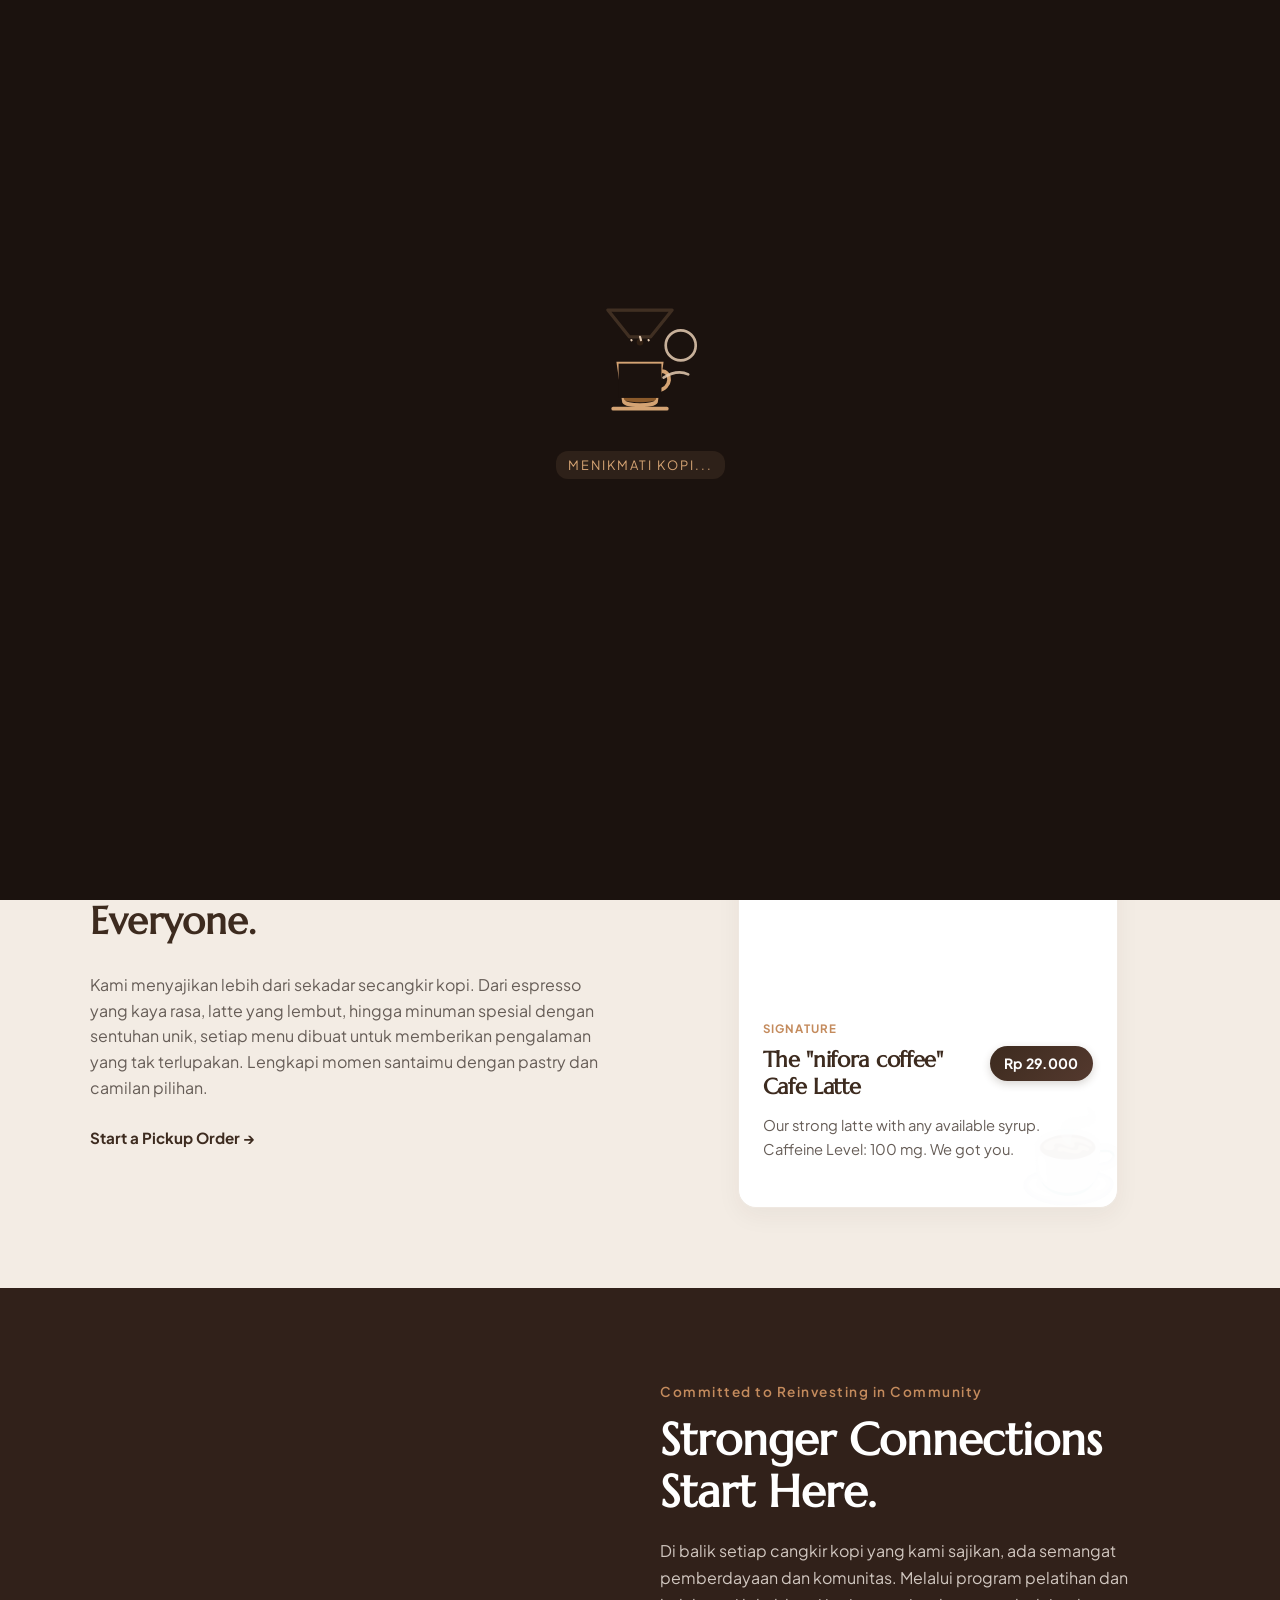
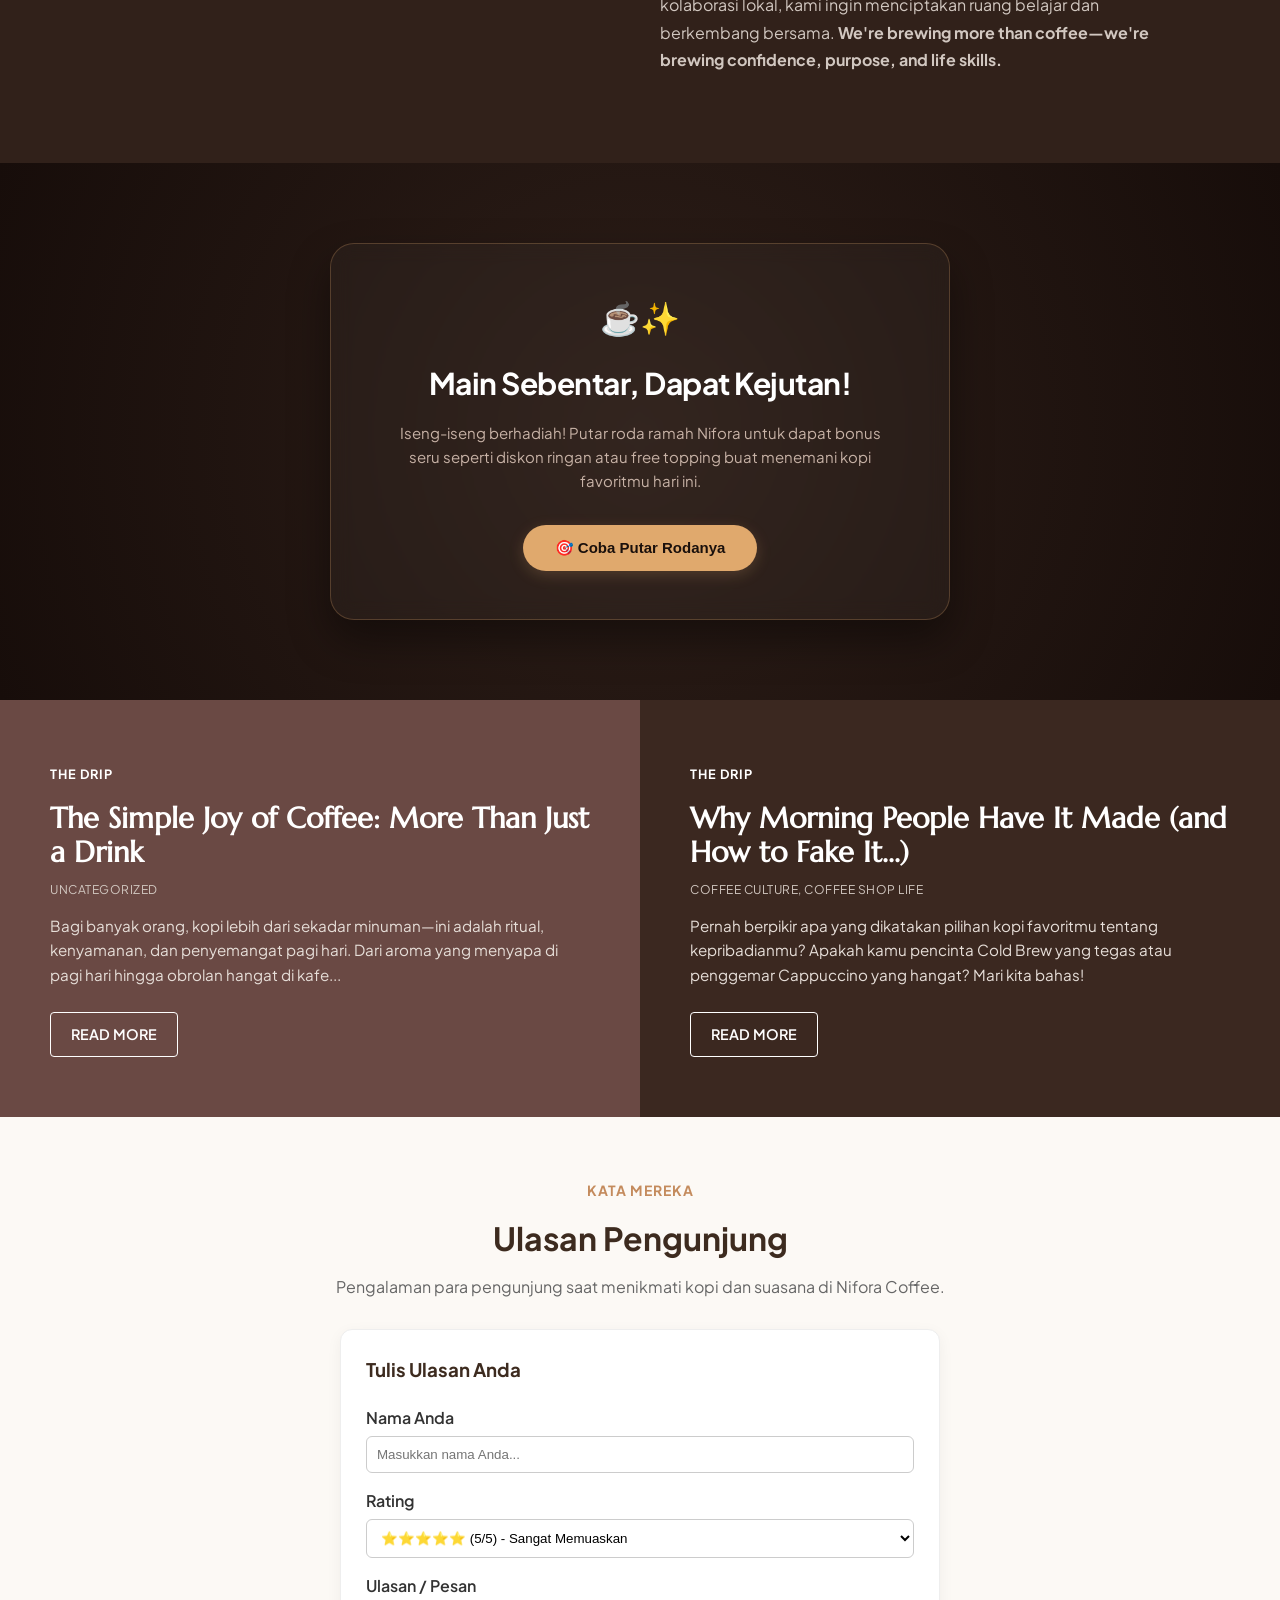
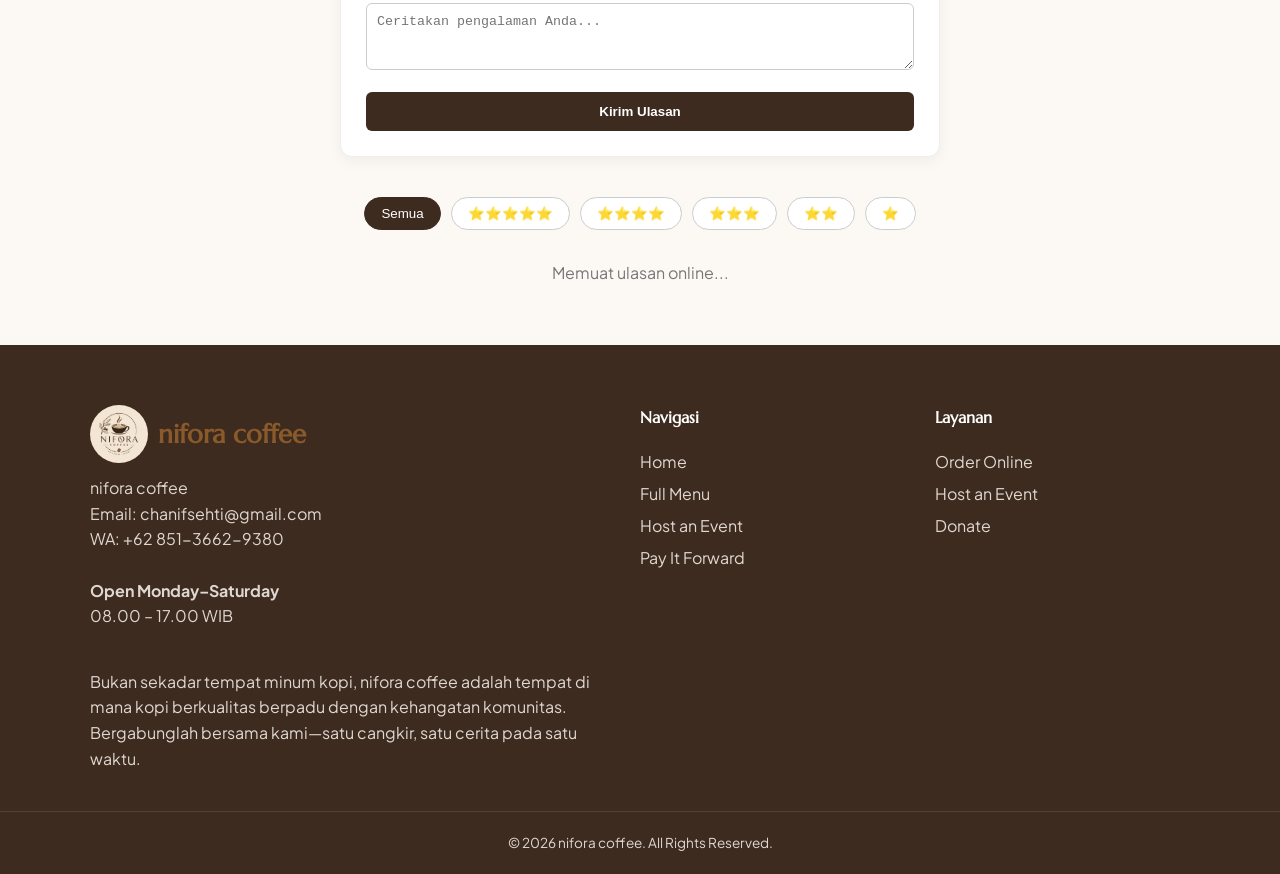
==== commit 7670ad4e: "index.html" ====
--- a/index.html
+++ b/index.html
@@ -8,8 +8,8 @@
     <link rel="preconnect" href="https://fonts.googleapis.com">
     <link rel="preconnect" href="https://fonts.gstatic.com" crossorigin>
     <link href="https://fonts.googleapis.com/css2?family=Marcellus&family=Plus+Jakarta+Sans:wght@300;400;500;600;700&display=swap" rel="stylesheet">
-    <!-- Hubungkan CSS dengan Anti-Cache -->
-    <link rel="stylesheet" href="style.css?v=1.1">
+   <!-- Ubah versi CSS menjadi v=1.2 -->
+<link rel="stylesheet" href="style.css?v=1.2">
 </head>
 <body>
 
--- a/style.css
+++ b/style.css
@@ -140,71 +140,68 @@
 }
 
 /* ==========================================
-   MEDIA QUERY: TAMPILAN HP (Max 768px)
+   MEDIA QUERY: FIX NAVBAR MOBILE (Max 768px)
    ========================================== */
 @media (max-width: 768px) {
   .nav-container {
     flex-direction: column;
-    gap: 15px;
+    align-items: center;
+    gap: 12px;
     padding: 10px 15px;
   }
 
+  .logo {
+    justify-content: center;
+  }
+
   .nav-logo-img {
-    height: 50px;
-    width: 50px;
+    height: 48px;
+    width: 48px;
   }
 
-  .logo span {
-    font-size: 1.4rem;
+  /* Menampilkan kembali daftar menu secara eksplisit */
+  .navbar nav {
+    width: 100%;
+    display: block !important;
   }
 
   .nav-links {
+    display: flex !important;
+    flex-direction: row;
     flex-wrap: wrap;
     justify-content: center;
-    gap: 10px 15px;
+    align-items: center;
+    gap: 8px 16px;
     padding: 0;
+    margin: 5px 0;
+    list-style: none;
   }
 
+  .nav-links a {
+    font-size: 0.88rem;
+    padding: 4px 6px;
+  }
+
+  /* Mengatur tata letak status dan tombol di bawah menu */
   .nav-right {
+    display: flex;
     flex-direction: column;
-    gap: 10px;
+    align-items: center;
+    gap: 8px;
     width: 100%;
   }
 
+  .store-status {
+    margin-bottom: 2px;
+  }
+
   #tab-order-online,
-  .btn-primary {
+  .navbar .btn-primary {
     width: 100%;
     text-align: center;
+    padding: 12px;
   }
 }
-
-.qris-modal {
-    width: 90%; /* Mengikuti lebar layar HP agar tidak sesak */
-    padding: 20px 16px;
-    border-radius: 20px;
-  }
-
-  .modal-title {
-    font-size: 1.2rem;
-  }
-
-  .qris-card-wrapper img {
-    max-width: 170px; /* Ukuran QRIS disesuaikan untuk layar HP */
-  }
-
-  .copy-amount-card {
-    padding: 10px 12px;
-  }
-
-  .amount-value {
-    font-size: 1.05rem;
-  }
-
-  .btn-copy-chip {
-    padding: 7px 12px;
-    font-size: 0.75rem;
-  }
-
 
 /* ==========================================
    3. BUTTONS
